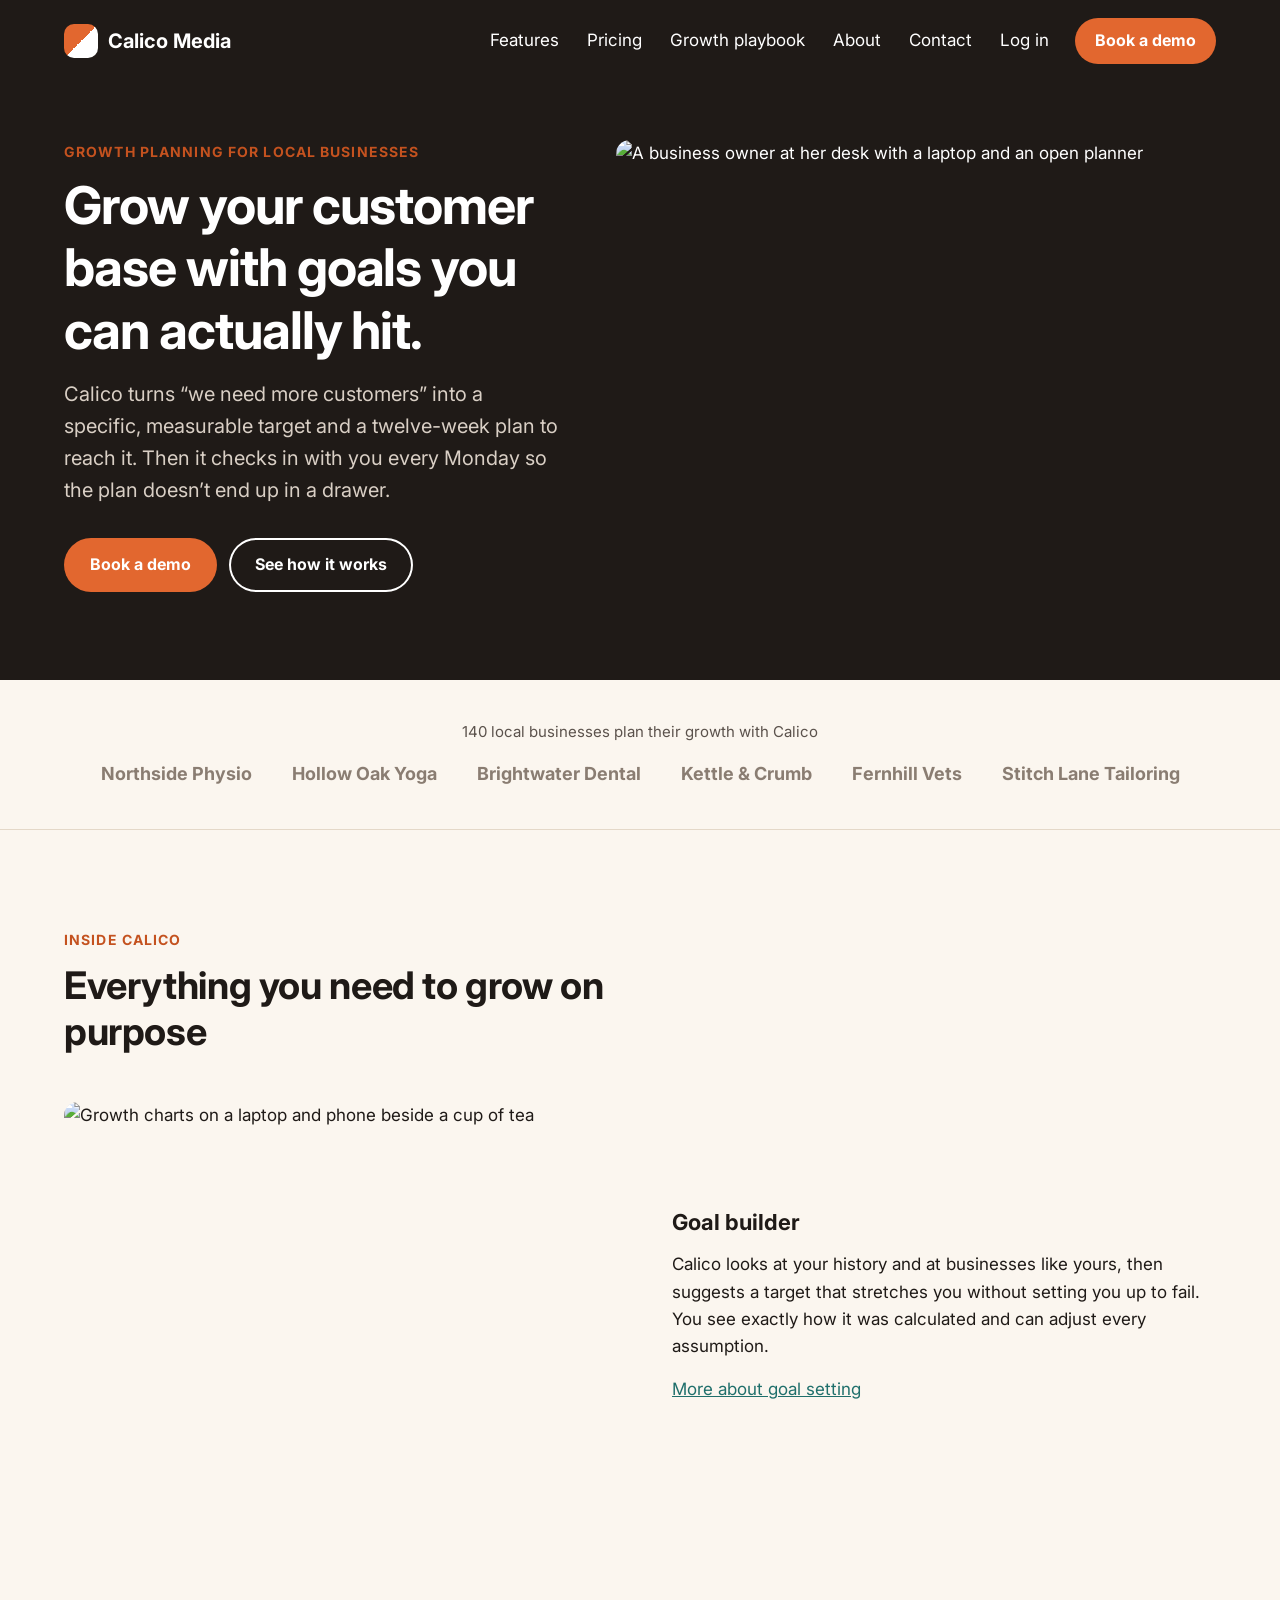
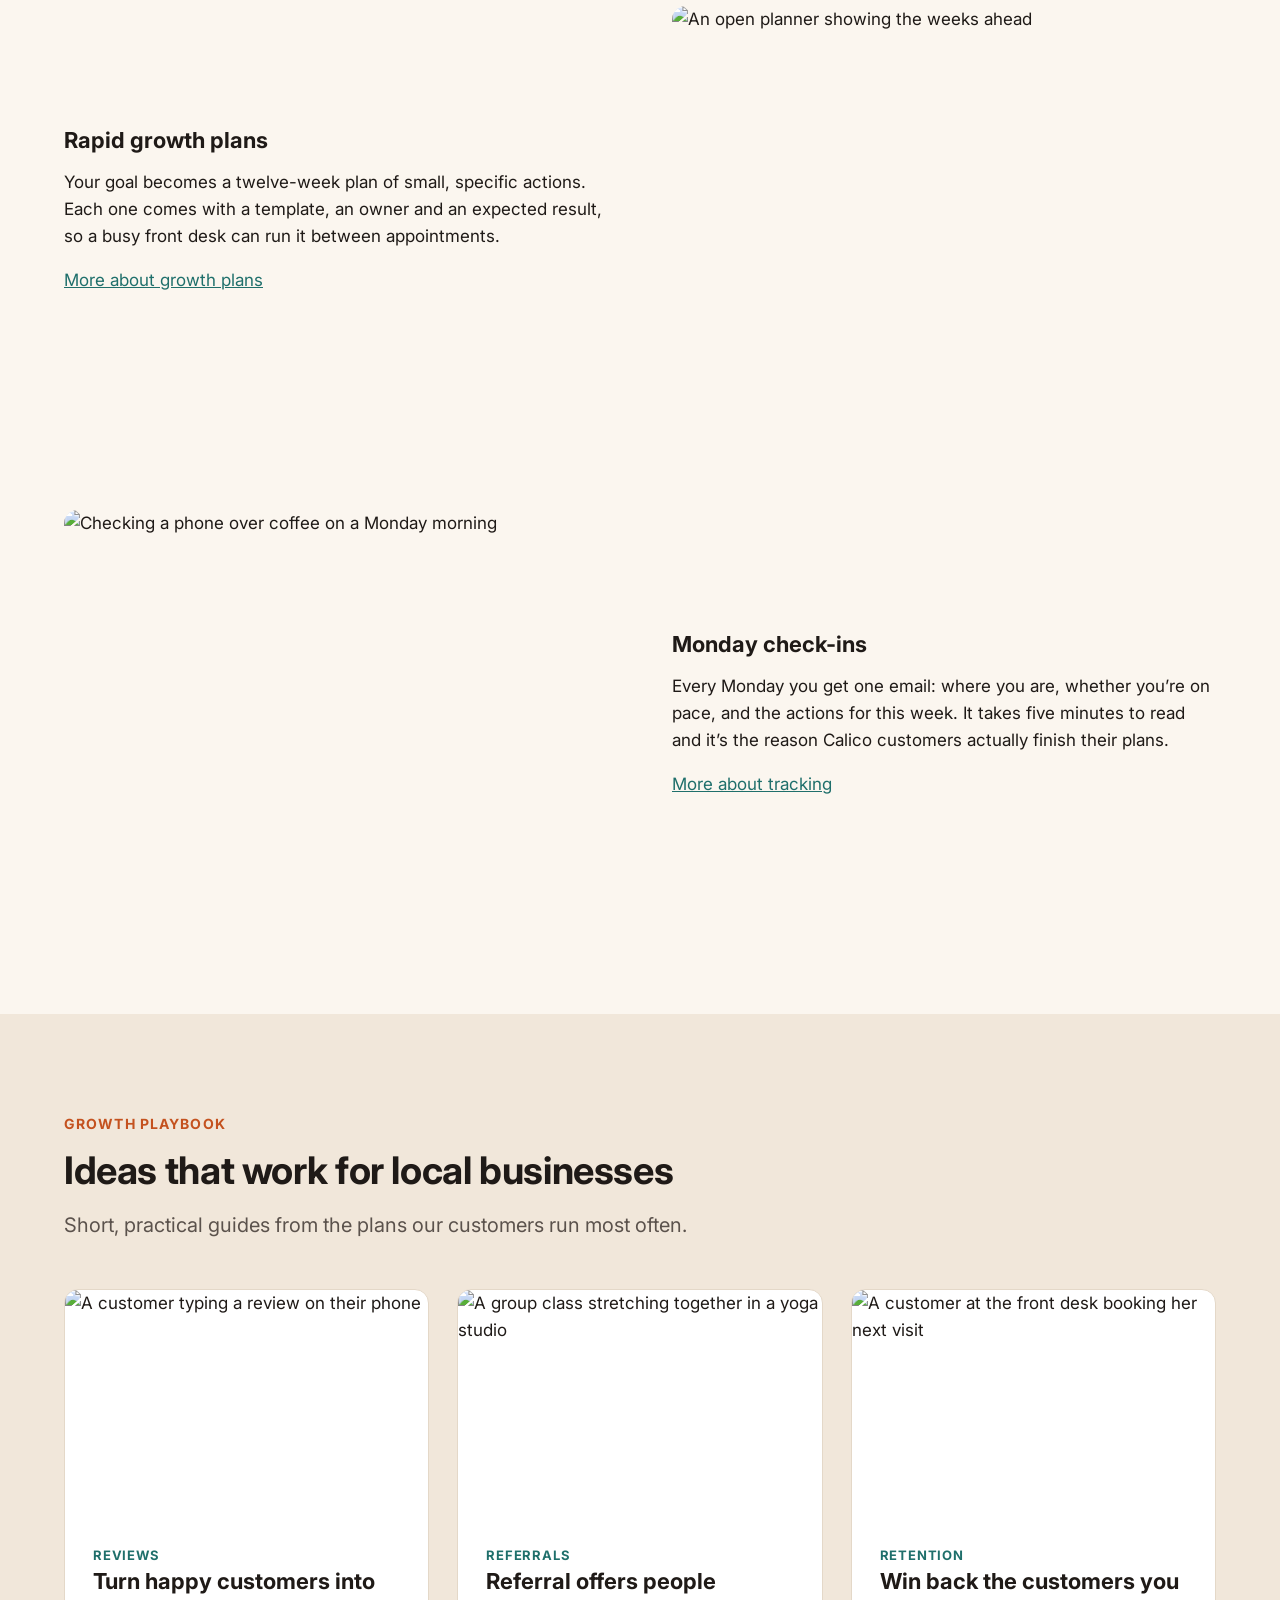
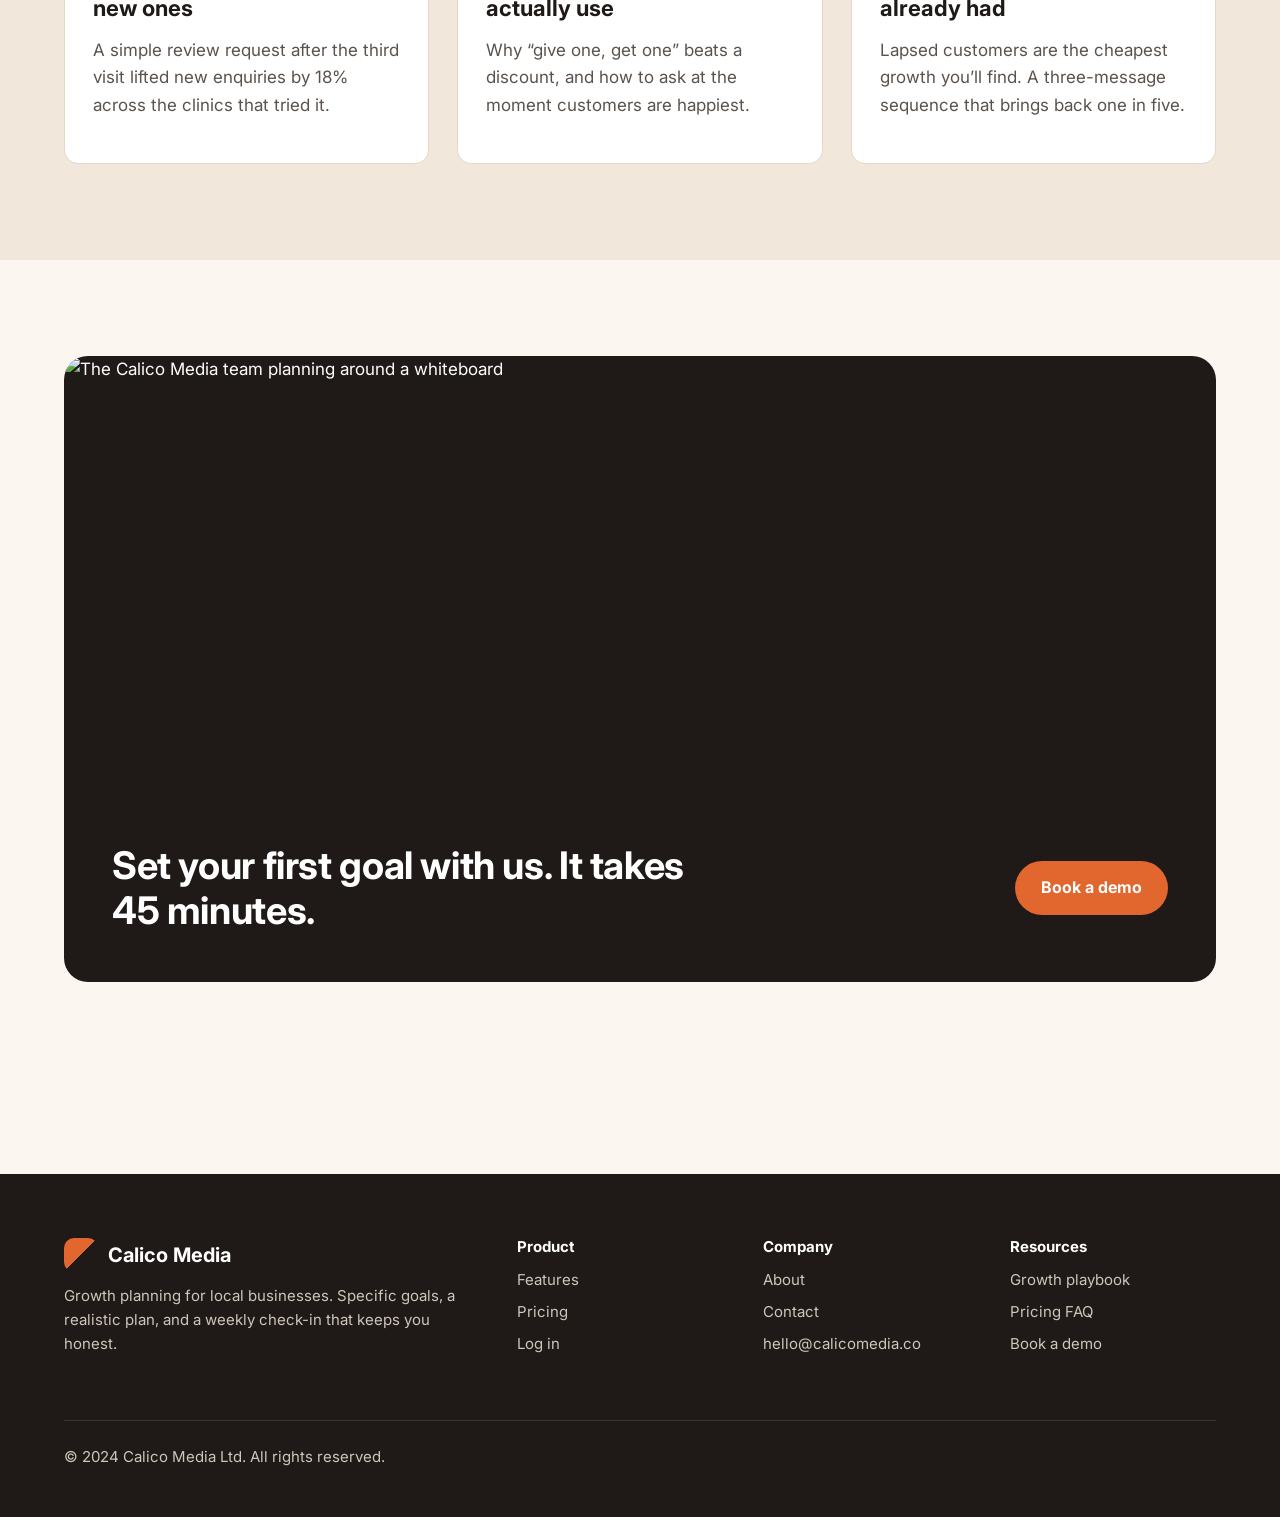
==== public/index.html @ fe415da2 "Push" ====
<!DOCTYPE html>
<html lang="en">
<head>
  <meta charset="utf-8">
  <meta name="viewport" content="width=device-width, initial-scale=1">
  <title>Calico Media | Growth planning for local businesses</title>
  <meta name="description" content="Calico helps local businesses grow their customer base with specific, measurable, realistic goals and a rapid growth plan you can run every week.">
  <link rel="preconnect" href="https://fonts.googleapis.com">
  <link rel="preconnect" href="https://fonts.gstatic.com" crossorigin>
  <link href="https://fonts.googleapis.com/css2?family=Inter:wght@100;200;300;400;500;600;700;800;900&display=swap" rel="stylesheet">
  <link rel="stylesheet" href="css/styles.css">
</head>
<body>
  <header class="site-header site-header--home">
    <div class="container">
      <a class="logo" href="index.html"><span class="logo-mark"></span>Calico Media</a>
      <nav aria-label="Main">
        <ul class="nav-links">
          <li><a href="features.html">Features</a></li>
          <li><a href="pricing.html">Pricing</a></li>
          <li><a href="#playbook">Growth playbook</a></li>
          <li><a href="about.html">About</a></li>
          <li><a href="contact.html">Contact</a></li>
          <li><a href="https://app.calicomedia.co/login">Log in</a></li>
          <li><a class="btn" href="contact.html">Book a demo</a></li>
        </ul>
      </nav>
    </div>
  </header>

  <main>
    <section class="hero">
      <div class="container hero-inner">
        <div class="hero-text">
          <span class="eyebrow">Growth planning for local businesses</span>
          <h1>Grow your customer base with goals you can actually hit.</h1>
          <p class="lead">Calico turns &ldquo;we need more customers&rdquo; into a specific, measurable target and a twelve-week plan to reach it. Then it checks in with you every Monday so the plan doesn&rsquo;t end up in a drawer.</p>
          <div class="hero-actions">
            <a class="btn" href="contact.html">Book a demo</a>
            <a class="btn btn--ghost" href="features.html">See how it works</a>
          </div>
        </div>
        <div class="hero-media">
          <img class="hero-image" src="images/hero-weekly-plan.jpg" alt="A business owner at her desk with a laptop and an open planner">
        </div>
      </div>
    </section>

    <section class="trust">
      <div class="container">
        <p>140 local businesses plan their growth with Calico</p>
        <ul class="trust-list">
          <li>Northside Physio</li>
          <li>Hollow Oak Yoga</li>
          <li>Brightwater Dental</li>
          <li>Kettle &amp; Crumb</li>
          <li>Fernhill Vets</li>
          <li>Stitch Lane Tailoring</li>
        </ul>
      </div>
    </section>

    <section class="section">
      <div class="container">
        <div class="section-intro">
          <span class="eyebrow">Inside Calico</span>
          <h2>Everything you need to grow on purpose</h2>
        </div>

        <div class="feature-row">
          <div class="feature-media">
            <img src="images/feature-goal-builder.jpg" alt="Growth charts on a laptop and phone beside a cup of tea">
          </div>
          <div>
            <h3>Goal builder</h3>
            <p>Calico looks at your history and at businesses like yours, then suggests a target that stretches you without setting you up to fail. You see exactly how it was calculated and can adjust every assumption.</p>
            <a href="features.html">More about goal setting</a>
          </div>
        </div>

        <div class="feature-row feature-row--reverse">
          <div class="feature-media">
            <img src="images/feature-growth-plan.jpg" alt="An open planner showing the weeks ahead">
          </div>
          <div>
            <h3>Rapid growth plans</h3>
            <p>Your goal becomes a twelve-week plan of small, specific actions. Each one comes with a template, an owner and an expected result, so a busy front desk can run it between appointments.</p>
            <a href="features.html">More about growth plans</a>
          </div>
        </div>

        <div class="feature-row">
          <div class="feature-media">
            <img src="images/feature-monday-checkin.jpg" alt="Checking a phone over coffee on a Monday morning">
          </div>
          <div>
            <h3>Monday check-ins</h3>
            <p>Every Monday you get one email: where you are, whether you&rsquo;re on pace, and the actions for this week. It takes five minutes to read and it&rsquo;s the reason Calico customers actually finish their plans.</p>
            <a href="features.html">More about tracking</a>
          </div>
        </div>
      </div>
    </section>

    <section class="section section--sand" id="playbook">
      <div class="container">
        <div class="section-intro">
          <span class="eyebrow">Growth playbook</span>
          <h2>Ideas that work for local businesses</h2>
          <p class="lead">Short, practical guides from the plans our customers run most often.</p>
        </div>
        <div class="playbook-grid">
          <article class="card">
            <img src="images/playbook-reviews.jpg" alt="A customer typing a review on their phone">
            <div class="card-body">
              <span class="card-tag">Reviews</span>
              <h3>Turn happy customers into new ones</h3>
              <p>A simple review request after the third visit lifted new enquiries by 18% across the clinics that tried it.</p>
            </div>
          </article>
          <article class="card">
            <img src="images/playbook-referrals.jpg" alt="A group class stretching together in a yoga studio">
            <div class="card-body">
              <span class="card-tag">Referrals</span>
              <h3>Referral offers people actually use</h3>
              <p>Why &ldquo;give one, get one&rdquo; beats a discount, and how to ask at the moment customers are happiest.</p>
            </div>
          </article>
          <article class="card">
            <img src="images/playbook-rebooking.jpg" alt="A customer at the front desk booking her next visit">
            <div class="card-body">
              <span class="card-tag">Retention</span>
              <h3>Win back the customers you already had</h3>
              <p>Lapsed customers are the cheapest growth you&rsquo;ll find. A three-message sequence that brings back one in five.</p>
            </div>
          </article>
        </div>
      </div>
    </section>

    <section class="section">
      <div class="container">
        <div class="cta-band">
          <img src="images/team-workshop.jpg" alt="The Calico Media team planning around a whiteboard">
          <div class="cta-body">
            <h2>Set your first goal with us. It takes 45 minutes.</h2>
            <a class="btn" href="contact.html">Book a demo</a>
          </div>
        </div>
      </div>
    </section>
  </main>

  <footer class="site-footer">
    <div class="container">
      <div class="footer-grid">
        <div>
          <a class="logo" href="index.html"><span class="logo-mark"></span>Calico Media</a>
          <p>Growth planning for local businesses. Specific goals, a realistic plan, and a weekly check-in that keeps you honest.</p>
        </div>
        <div>
          <h4>Product</h4>
          <ul>
            <li><a href="features.html">Features</a></li>
            <li><a href="pricing.html">Pricing</a></li>
            <li><a href="https://app.calicomedia.co/login">Log in</a></li>
          </ul>
        </div>
        <div>
          <h4>Company</h4>
          <ul>
            <li><a href="about.html">About</a></li>
            <li><a href="contact.html">Contact</a></li>
            <li><a href="mailto:hello@calicomedia.co">hello@calicomedia.co</a></li>
          </ul>
        </div>
        <div>
          <h4>Resources</h4>
          <ul>
            <li><a href="index.html#playbook">Growth playbook</a></li>
            <li><a href="pricing.html#faq">Pricing FAQ</a></li>
            <li><a href="contact.html">Book a demo</a></li>
          </ul>
        </div>
      </div>
      <div class="footer-bottom">
        <p>&copy; 2024 Calico Media Ltd. All rights reserved.</p>
      </div>
    </div>
  </footer>
</body>
</html>
---- public/css/styles.css ----
/* Calico Media marketing site */

:root {
  --ink: #1f1a17;
  --ink-soft: #5b524c;
  --cream: #fbf6ef;
  --sand: #f1e7da;
  --white: #ffffff;
  --orange: #e2672f;
  --orange-dark: #c4521f;
  --teal: #1f6f6b;
  --line: #e4d8c8;
  --radius: 14px;
}

*,
*::before,
*::after {
  box-sizing: border-box;
}

body {
  margin: 0;
  font-family:
    "Inter",
    -apple-system,
    BlinkMacSystemFont,
    "Segoe UI",
    sans-serif;
  font-weight: 400;
  font-size: 17px;
  line-height: 1.6;
  color: var(--ink);
  background: var(--cream);
}

h1,
h2,
h3,
h4 {
  font-weight: 700;
  line-height: 1.2;
  margin: 0 0 16px;
}

h1 {
  font-size: 52px;
  letter-spacing: -0.02em;
}

h2 {
  font-size: 38px;
  letter-spacing: -0.01em;
}

h3 {
  font-size: 22px;
}

p {
  margin: 0 0 16px;
}

a {
  color: var(--teal);
}

img {
  max-width: 100%;
}

.container {
  max-width: 1200px;
  margin: 0 auto;
  padding: 0 24px;
}

.section {
  padding: 96px 0;
}

.section--sand {
  background: var(--sand);
}

.eyebrow {
  display: inline-block;
  font-size: 14px;
  font-weight: 700;
  letter-spacing: 0.08em;
  text-transform: uppercase;
  color: var(--orange-dark);
  margin-bottom: 12px;
}

.lead {
  font-size: 20px;
  color: var(--ink-soft);
  max-width: 640px;
}

.section-intro {
  max-width: 680px;
  margin-bottom: 48px;
}

.btn {
  display: inline-block;
  padding: 14px 26px;
  border-radius: 999px;
  background: var(--orange);
  color: var(--white);
  font-weight: 700;
  text-decoration: none;
  border: 0;
  font-size: 16px;
  font-family: inherit;
  cursor: pointer;
}

.btn:hover {
  background: var(--orange-dark);
}

.btn--ghost {
  background: transparent;
  color: inherit;
  box-shadow: inset 0 0 0 2px currentColor;
}

.btn--ghost:hover {
  background: rgba(255, 255, 255, 0.1);
}

/* Header */

.site-header {
  background: var(--white);
  border-bottom: 1px solid var(--line);
}

.site-header .container {
  display: flex;
  flex-wrap: wrap;
  align-items: center;
  justify-content: space-between;
  gap: 12px 32px;
  padding-top: 18px;
  padding-bottom: 18px;
}

.logo {
  display: flex;
  align-items: center;
  gap: 10px;
  flex-shrink: 0;
  font-size: 20px;
  font-weight: 700;
  color: var(--ink);
  text-decoration: none;
}

.logo-mark {
  width: 34px;
  height: 34px;
  border-radius: 10px;
  background: linear-gradient(
    135deg,
    var(--orange) 0%,
    var(--orange) 50%,
    var(--ink) 50%,
    var(--ink) 100%
  );
}

.nav-links {
  display: flex;
  flex-wrap: wrap;
  align-items: center;
  gap: 8px 28px;
  list-style: none;
  margin: 0;
  padding: 0;
}

.nav-links a {
  color: var(--ink);
  text-decoration: none;
}

.nav-links a:hover,
.nav-links a[aria-current="page"] {
  color: var(--orange-dark);
}

.site-header--home {
  background: var(--ink);
  border-bottom: 0;
}

.site-header--home .logo,
.site-header--home .nav-links a {
  color: var(--white);
}

.site-header--home .logo-mark {
  background: linear-gradient(
    135deg,
    var(--orange) 0%,
    var(--orange) 50%,
    var(--white) 50%,
    var(--white) 100%
  );
}

.site-header--home .container {
  flex-wrap: nowrap;
}

.site-header--home nav {
  min-width: 0;
}

.site-header--home .nav-links {
  flex-wrap: nowrap;
  gap: 0;
}

.site-header--home .nav-links li {
  min-width: 0;
}

.site-header--home .nav-links a {
  display: block;
  padding: 0 14px;
  white-space: nowrap;
}

.site-header--home .nav-links li:last-child {
  flex-shrink: 0;
}

.site-header--home .nav-links .btn {
  margin-left: 12px;
  padding: 10px 20px;
}

/* Home hero */

.hero {
  background: var(--ink);
  color: var(--white);
  padding: 56px 0 88px;
}

.hero-inner {
  display: flex;
  align-items: center;
  gap: 56px;
}

.hero-text {
  flex: 1;
}

.hero-text .lead {
  color: #d9cfc5;
}

.hero-actions {
  display: flex;
  flex-wrap: wrap;
  gap: 12px;
  margin-top: 32px;
}

.hero-media {
  width: 600px;
  flex-shrink: 0;
}

.hero-image {
  width: 100%;
  aspect-ratio: 4 / 3;
  object-fit: cover;
  border-radius: var(--radius);
  display: block;
}


/* Trust strip */

.trust {
  padding: 40px 0;
  border-bottom: 1px solid var(--line);
  text-align: center;
}

.trust p {
  color: var(--ink-soft);
  font-size: 15px;
}

.trust-list {
  display: flex;
  flex-wrap: wrap;
  justify-content: center;
  gap: 12px 40px;
  list-style: none;
  margin: 0;
  padding: 0;
  font-weight: 700;
  font-size: 18px;
  color: #8a7d72;
}

/* Steps */

.steps {
  display: grid;
  grid-template-columns: repeat(auto-fit, minmax(240px, 1fr));
  gap: 24px;
}

.step {
  background: var(--white);
  border: 1px solid var(--line);
  border-radius: var(--radius);
  padding: 32px;
}

.step-number {
  display: inline-flex;
  align-items: center;
  justify-content: center;
  width: 40px;
  height: 40px;
  border-radius: 50%;
  background: var(--sand);
  color: var(--orange-dark);
  font-weight: 700;
  margin-bottom: 16px;
}

/* Check list */

.check-list {
  list-style: none;
  margin: 24px 0 0;
  padding: 0;
}

.check-list li {
  position: relative;
  padding-left: 32px;
  margin-bottom: 14px;
}

.check-list li::before {
  content: "";
  position: absolute;
  left: 0;
  top: 6px;
  width: 16px;
  height: 16px;
  border-radius: 50%;
  background: var(--teal);
  box-shadow: inset 0 0 0 4px #cfe6e4;
}

/* FAQ */

.faq {
  max-width: 820px;
}

.faq details {
  border-top: 1px solid var(--line);
  padding: 20px 0;
}

.faq details:last-child {
  border-bottom: 1px solid var(--line);
}

.faq summary {
  font-weight: 700;
  font-size: 19px;
  cursor: pointer;
}

.faq details p {
  margin-top: 12px;
  color: var(--ink-soft);
}

/* Feature rows */

.feature-row {
  display: grid;
  grid-template-columns: 1fr 1fr;
  gap: 64px;
  align-items: center;
  margin-bottom: 96px;
}

.feature-row:last-child {
  margin-bottom: 0;
}

.feature-row--reverse .feature-media {
  order: 2;
}

.feature-media img {
  display: block;
  width: 100%;
  aspect-ratio: 4 / 3;
  object-fit: cover;
  border-radius: var(--radius);
}

/* Playbook */

.playbook-grid {
  display: grid;
  grid-template-columns: repeat(3, 1fr);
  gap: 28px;
}

/* Card grid */

.card-grid {
  display: grid;
  grid-template-columns: repeat(3, 1fr);
  gap: 28px;
}

.card {
  background: var(--white);
  border: 1px solid var(--line);
  border-radius: var(--radius);
  overflow: hidden;
}

.card img {
  display: block;
  width: 100%;
  aspect-ratio: 16 / 10;
  object-fit: cover;
}

.card-body {
  padding: 24px 28px 28px;
}

.card-body p {
  color: var(--ink-soft);
}

.card-tag {
  font-size: 13px;
  font-weight: 700;
  text-transform: uppercase;
  letter-spacing: 0.06em;
  color: var(--teal);
}

.icon-dot {
  width: 44px;
  height: 44px;
  border-radius: 12px;
  background: var(--sand);
  margin-bottom: 18px;
  position: relative;
}

.icon-dot::after {
  content: "";
  position: absolute;
  inset: 13px;
  border-radius: 50%;
  background: var(--orange);
}

/* CTA band */

.cta-band {
  background: var(--ink);
  color: var(--white);
  border-radius: 24px;
  overflow: hidden;
}

.cta-band img {
  display: block;
  width: 100%;
  aspect-ratio: 21 / 8;
  object-fit: cover;
}

.cta-body {
  padding: 48px;
  display: flex;
  flex-wrap: wrap;
  align-items: center;
  justify-content: space-between;
  gap: 24px;
}

.cta-body h2 {
  margin: 0;
  max-width: 620px;
}

/* Page header (inner pages) */

.page-header {
  padding: 80px 0 56px;
  border-bottom: 1px solid var(--line);
}

/* Pricing */

.pricing-grid {
  display: grid;
  grid-template-columns: repeat(auto-fit, minmax(260px, 1fr));
  gap: 24px;
  align-items: stretch;
}

.pricing-card {
  background: var(--white);
  border: 1px solid var(--line);
  border-radius: var(--radius);
  padding: 36px 32px;
  display: flex;
  flex-direction: column;
}

.pricing-card--featured {
  border: 2px solid var(--orange);
  box-shadow: 0 24px 48px rgba(226, 103, 47, 0.14);
}

.plan-badge {
  align-self: flex-start;
  font-size: 13px;
  font-weight: 700;
  background: var(--orange);
  color: var(--white);
  border-radius: 999px;
  padding: 4px 12px;
  margin-bottom: 16px;
}

.price {
  font-size: 48px;
  font-weight: 700;
  margin: 8px 0 4px;
}

.price small {
  font-size: 17px;
  font-weight: 400;
  color: var(--ink-soft);
}

.pricing-card .check-list {
  flex: 1;
  margin-bottom: 28px;
}

.pricing-card .btn {
  text-align: center;
}

.pricing-note {
  margin-top: 32px;
  color: var(--ink-soft);
  font-size: 15px;
}

/* About */

.stats {
  display: grid;
  grid-template-columns: repeat(auto-fit, minmax(160px, 1fr));
  gap: 16px;
}

.stat {
  background: var(--white);
  border: 1px solid var(--line);
  border-radius: var(--radius);
  padding: 28px 20px;
}

.stat-number {
  display: block;
  font-size: 48px;
  font-weight: 700;
  color: var(--orange-dark);
}

.stat-label {
  display: block;
  font-size: 15px;
  color: var(--ink-soft);
}

.prose {
  max-width: 720px;
}

.team-grid {
  display: grid;
  grid-template-columns: repeat(auto-fit, minmax(220px, 1fr));
  gap: 24px;
}

.person {
  background: var(--white);
  border: 1px solid var(--line);
  border-radius: var(--radius);
  padding: 28px;
}

.avatar {
  width: 56px;
  height: 56px;
  border-radius: 50%;
  background: var(--sand);
  color: var(--orange-dark);
  display: flex;
  align-items: center;
  justify-content: center;
  font-weight: 700;
  margin-bottom: 16px;
}

.person p {
  color: var(--ink-soft);
  font-size: 15px;
  margin: 0;
}

/* Contact */

.contact-layout {
  display: grid;
  grid-template-columns: 3fr 2fr;
  gap: 64px;
}

.contact-form label {
  display: block;
  font-weight: 700;
  margin-bottom: 6px;
}

.contact-form input,
.contact-form textarea {
  display: block;
  width: 100%;
  font: inherit;
  padding: 12px 14px;
  border: 1px solid var(--line);
  border-radius: 10px;
  background: var(--white);
  margin-bottom: 20px;
}

.contact-form textarea {
  min-height: 160px;
  resize: vertical;
}

.form-status {
  margin-top: 16px;
  font-weight: 700;
}

.form-status--success {
  color: var(--teal);
}

.form-status--error {
  color: #b3261e;
}

.contact-aside {
  background: var(--white);
  border: 1px solid var(--line);
  border-radius: var(--radius);
  padding: 32px;
  align-self: start;
}

.contact-aside h3 {
  font-size: 18px;
  margin-top: 24px;
  margin-bottom: 6px;
}

.contact-aside h3:first-child {
  margin-top: 0;
}

.contact-aside p {
  color: var(--ink-soft);
  margin: 0;
}

/* Footer */

.site-footer {
  background: var(--ink);
  color: #cfc5bb;
  padding: 64px 0 32px;
  margin-top: 96px;
  font-size: 15px;
}

.footer-grid {
  display: grid;
  grid-template-columns: 2fr 1fr 1fr 1fr;
  gap: 40px;
}

.site-footer h4 {
  color: var(--white);
  font-size: 15px;
  margin-bottom: 12px;
}

.site-footer ul {
  list-style: none;
  margin: 0;
  padding: 0;
}

.site-footer li {
  margin-bottom: 8px;
}

.site-footer a {
  color: #cfc5bb;
  text-decoration: none;
}

.site-footer a:hover {
  color: var(--white);
}

.site-footer .logo {
  color: var(--white);
  margin-bottom: 12px;
}

.footer-bottom {
  border-top: 1px solid #3a322d;
  margin-top: 48px;
  padding-top: 24px;
}

@media (max-width: 768px) {
  h1 {
    font-size: 24px;
  }

  h2 {
    font-size: 24px;
  }

  html,
  body {
    max-width: 100%;
    overflow-x: hidden;
  }

  .lead {
    font-size: 16px;
  }
  .section {
    padding: 64px 0;
  }

  .feature-row {
    grid-template-columns: 1fr;
    gap: 32px;
    margin-bottom: 64px;
  }

  .feature-row--reverse .feature-media {
    order: 0;
  }

  .playbook-grid {
    display: grid;
    grid-template-columns: 1fr;
  }

  .contact-layout {
    grid-template-columns: 1fr;
    gap: 40px;
  }

  .footer-grid {
    grid-template-columns: 1fr 1fr;
  }

  .nav-links {
    width: 100%;
    justify-content: space-between;
    font-size: 10px;
  }

  .btn {
    display: flex;
    font-size: 10px;
  }

  .hero-actions {
    box-sizing: border-box;
    width: fit-content;
  }

  .hero-image {
    width: 80%;
  }
}

@media (max-width: 670px) {
  .hero-image {
    width: 55%;
  }

  html,
  body {
    max-width: 100%;
    overflow-x: hidden;
  }

  .nav-links {
    font-size: 8px;
  }
}

@media (max-width: 500px) {
  h1 {
    font-size: 16px;
  }

  .lead {
    font-size: 12px;
  }

  html,
  body {
    max-width: 100%;
    overflow-x: hidden;
  }

  .card-grid {
    grid-template-columns: 1fr;
  }

  .cta-body {
    padding: 32px 24px;
  }

  .footer-grid {
    grid-template-columns: 1fr;
  }
  
  .nav-links {
    flex-direction: column;
    align-items: flex-start;
  }

  .hero-image {
    width: 50%;
  }

  .playbook-grid {
    width: 100%;
    flex-direction: column;
  }
}
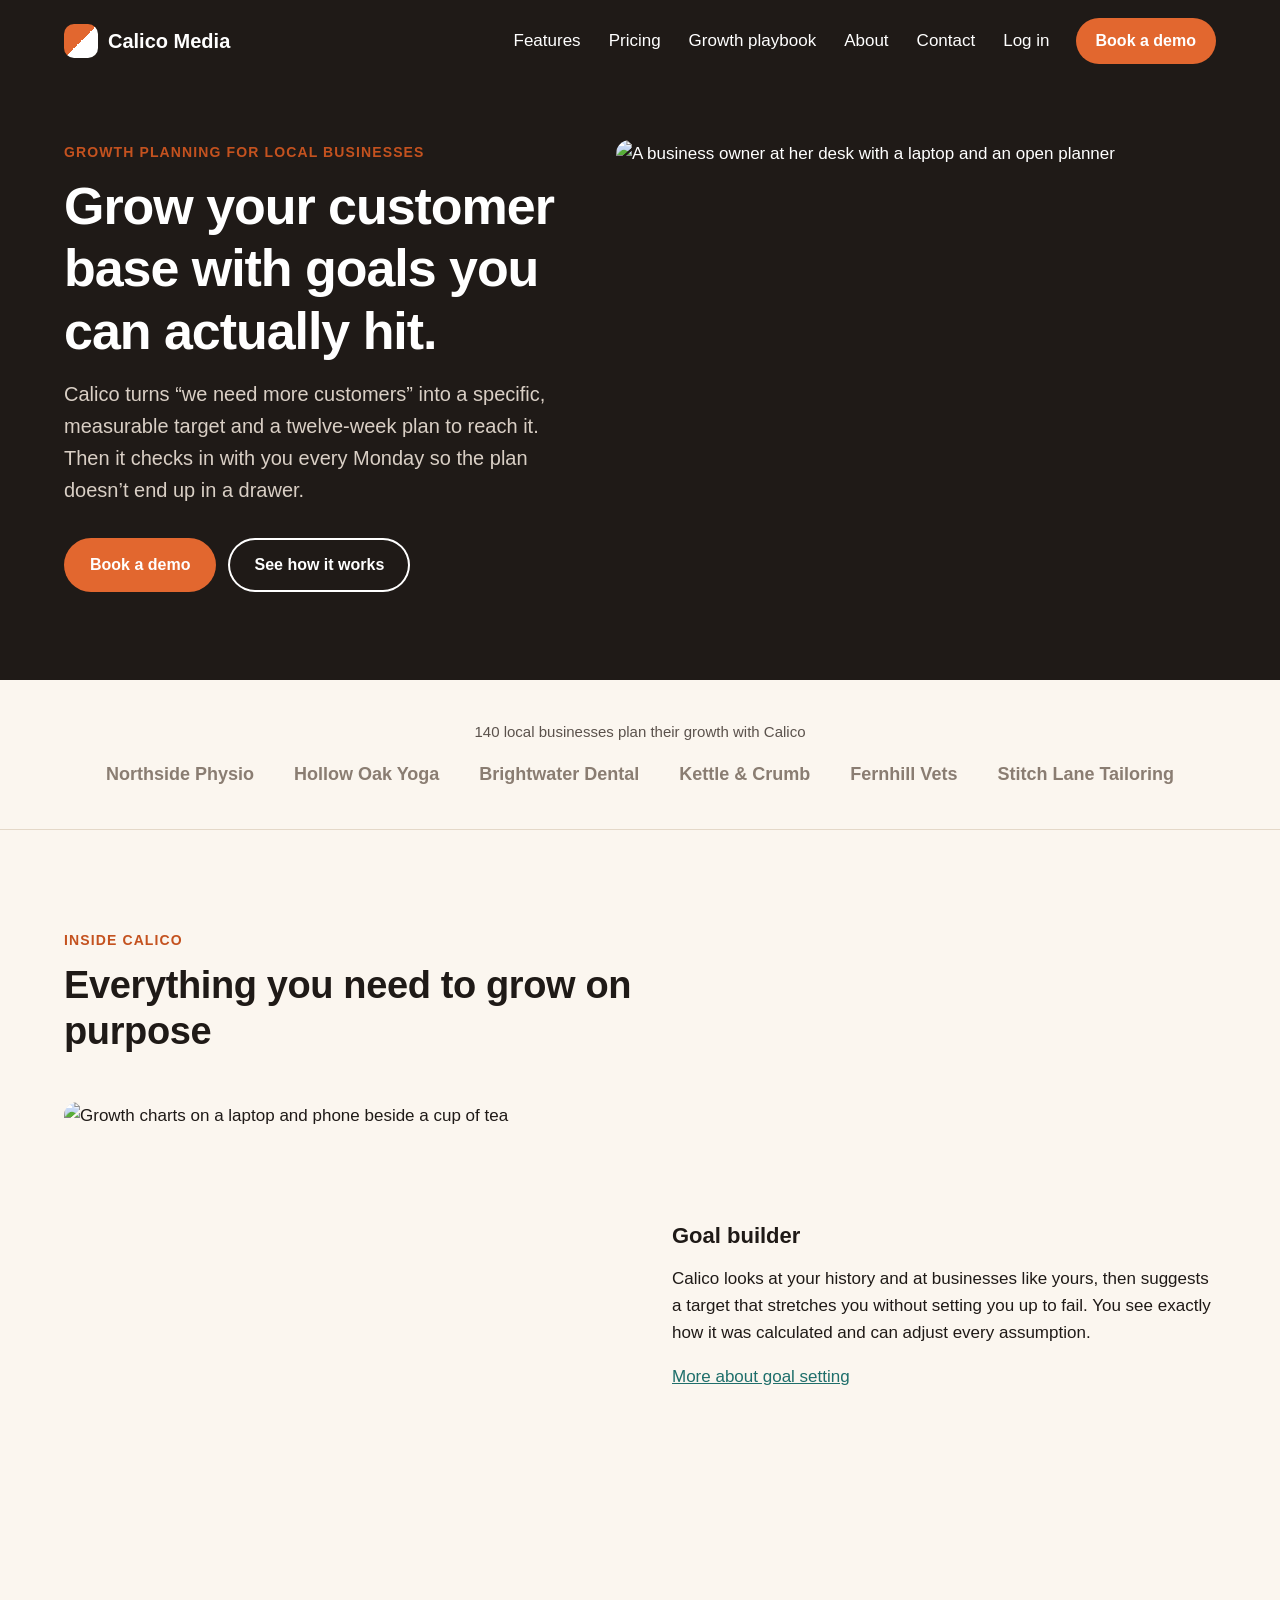
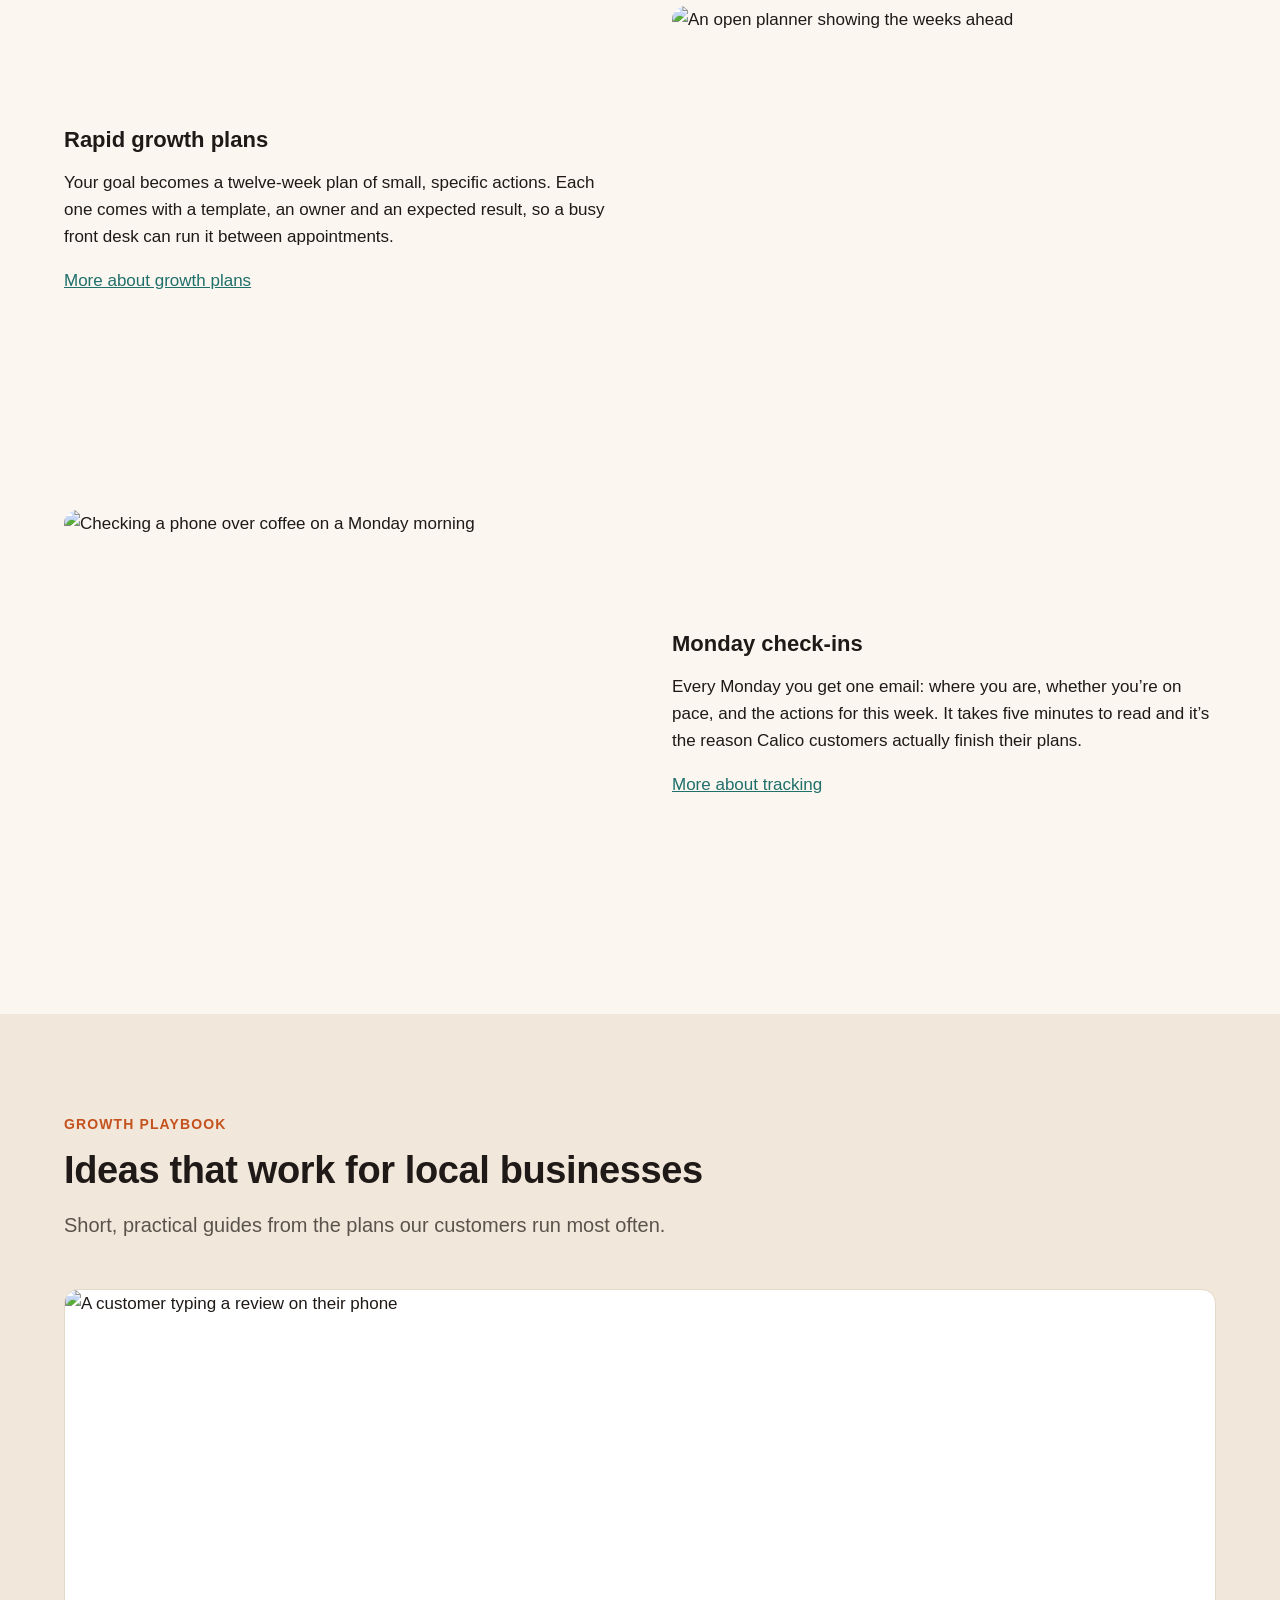
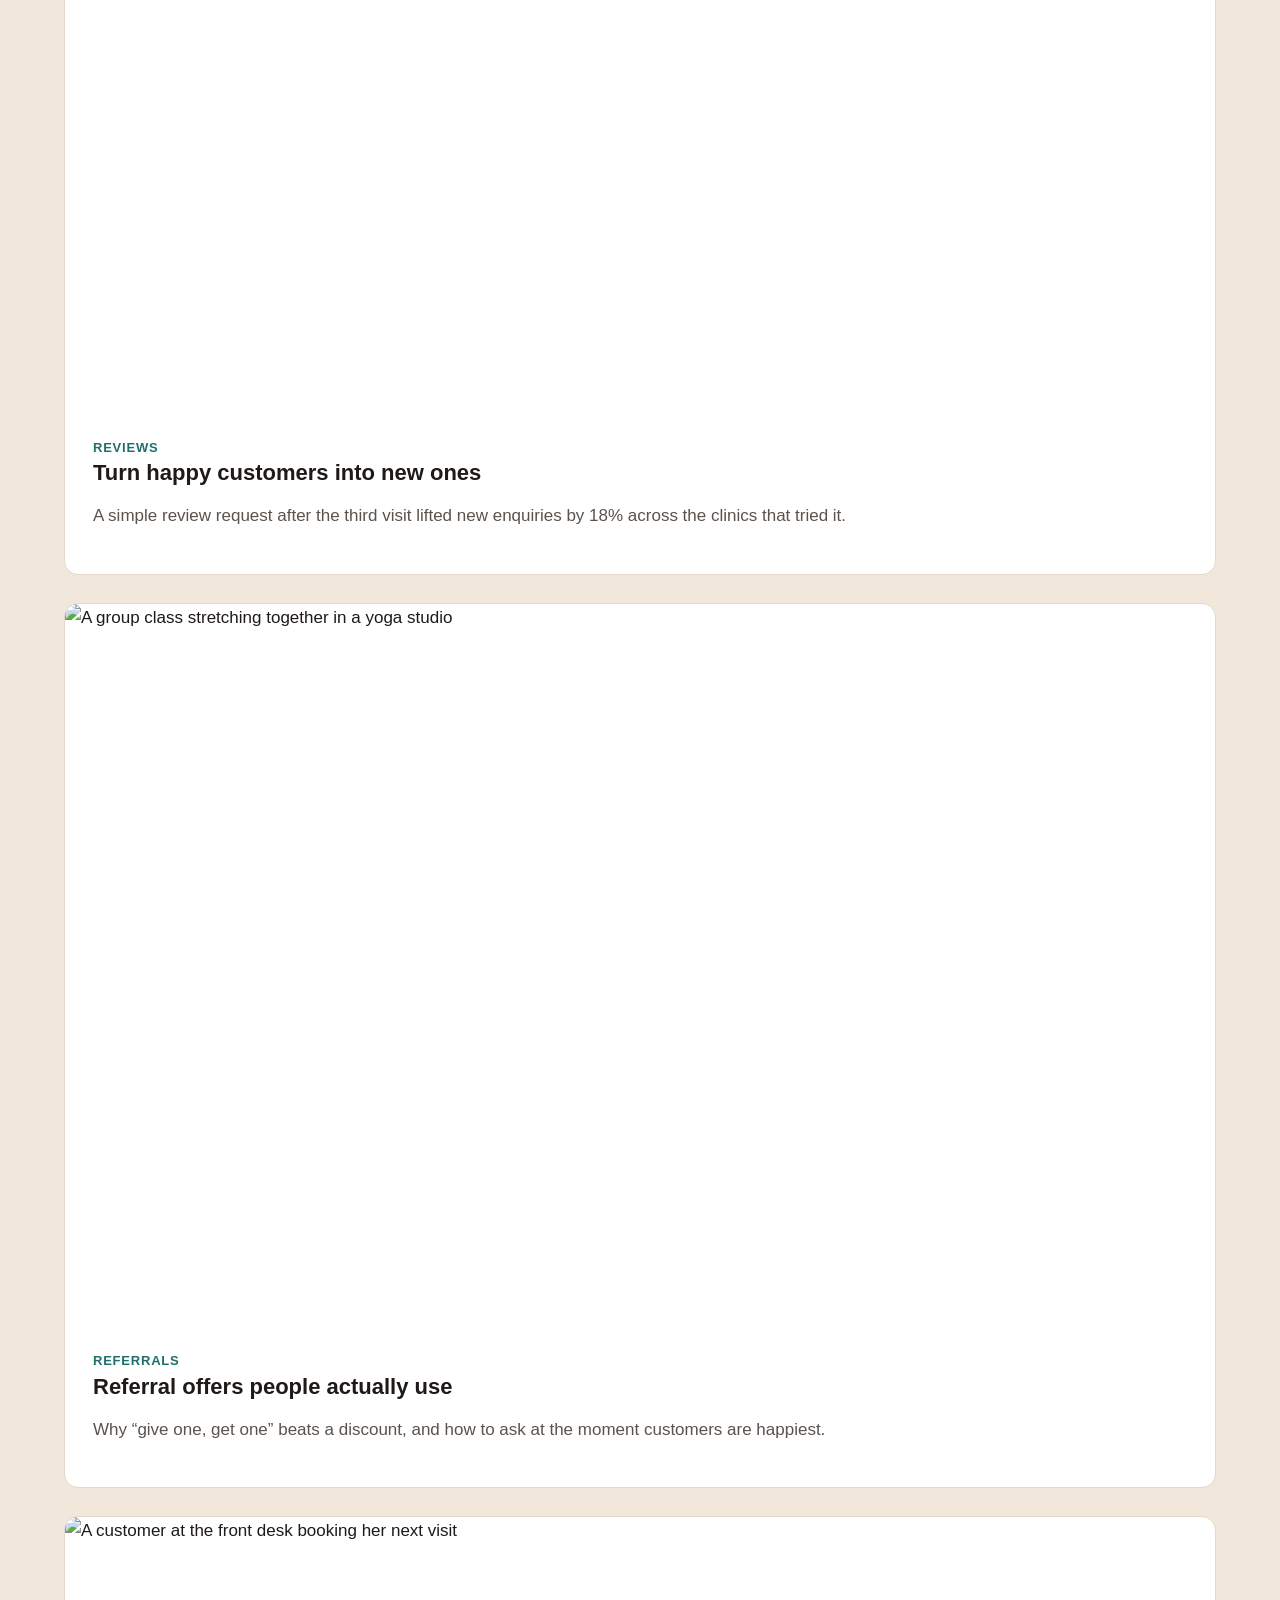
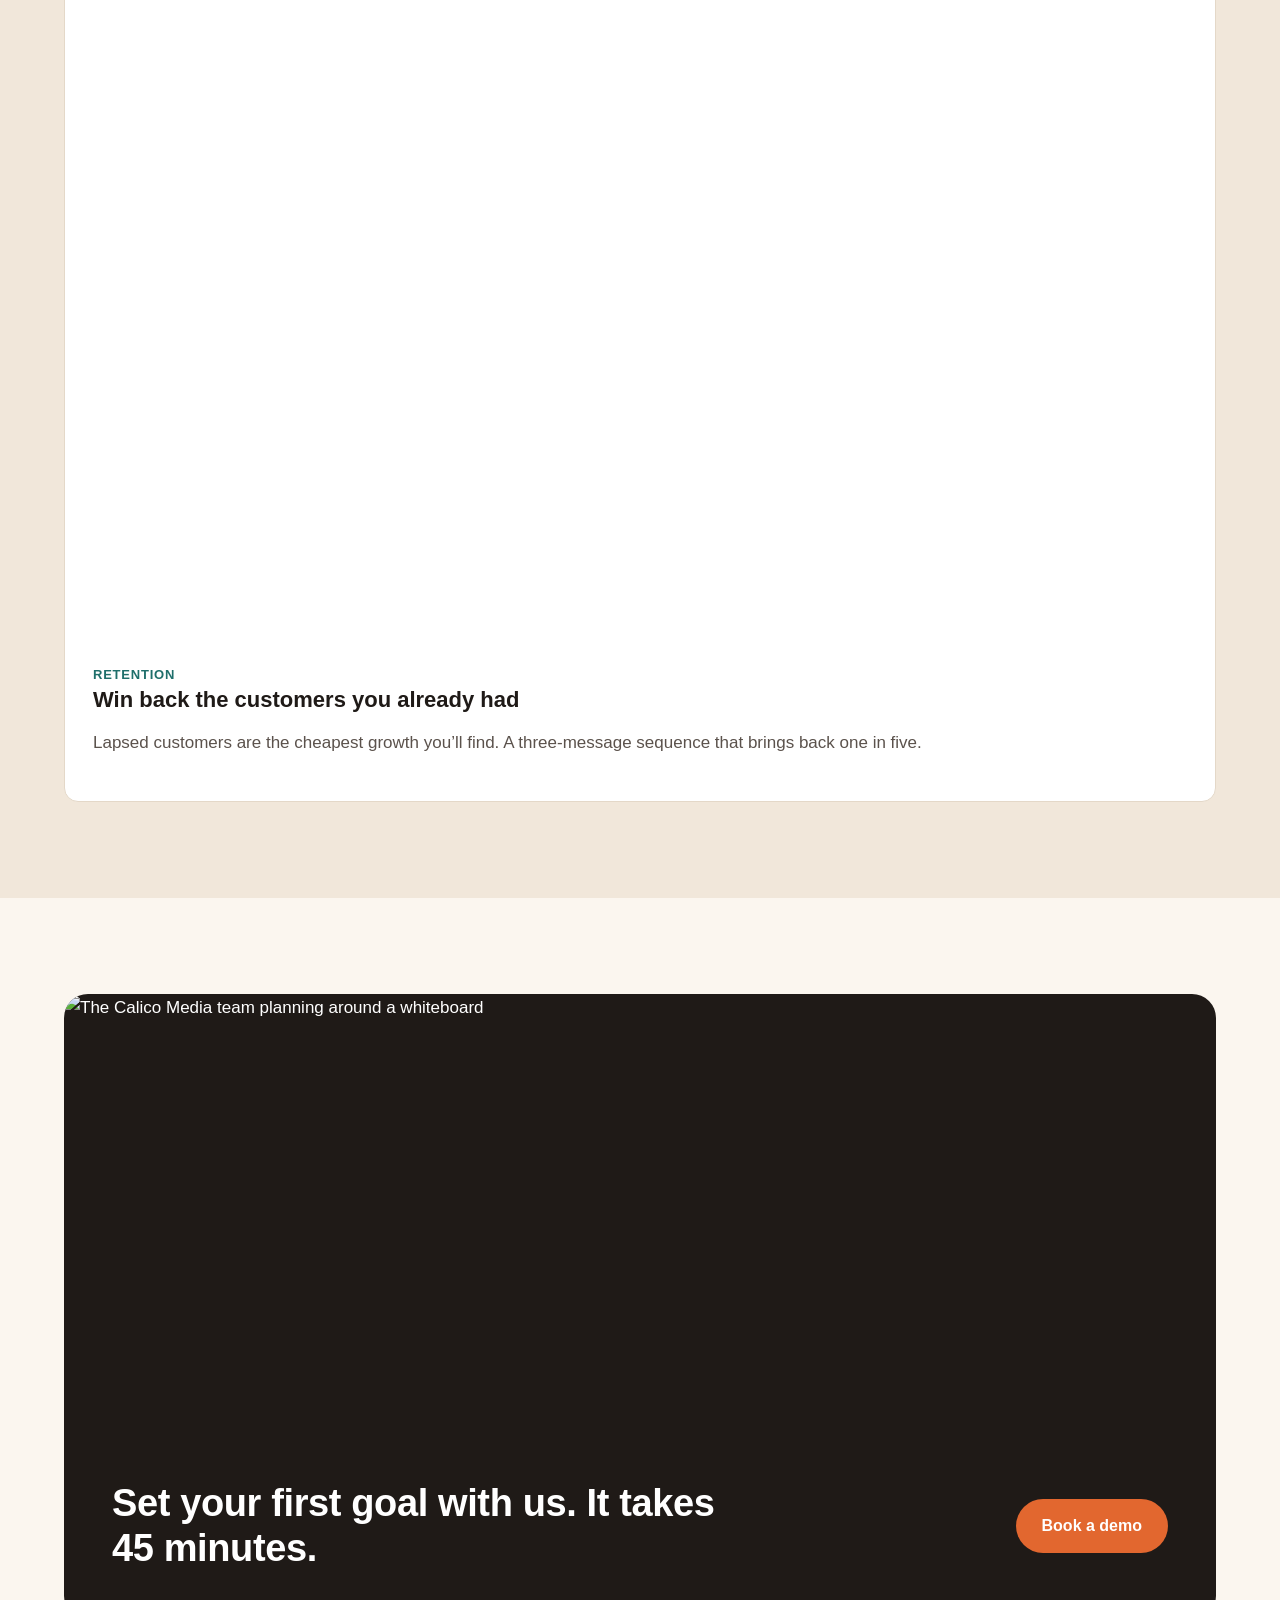
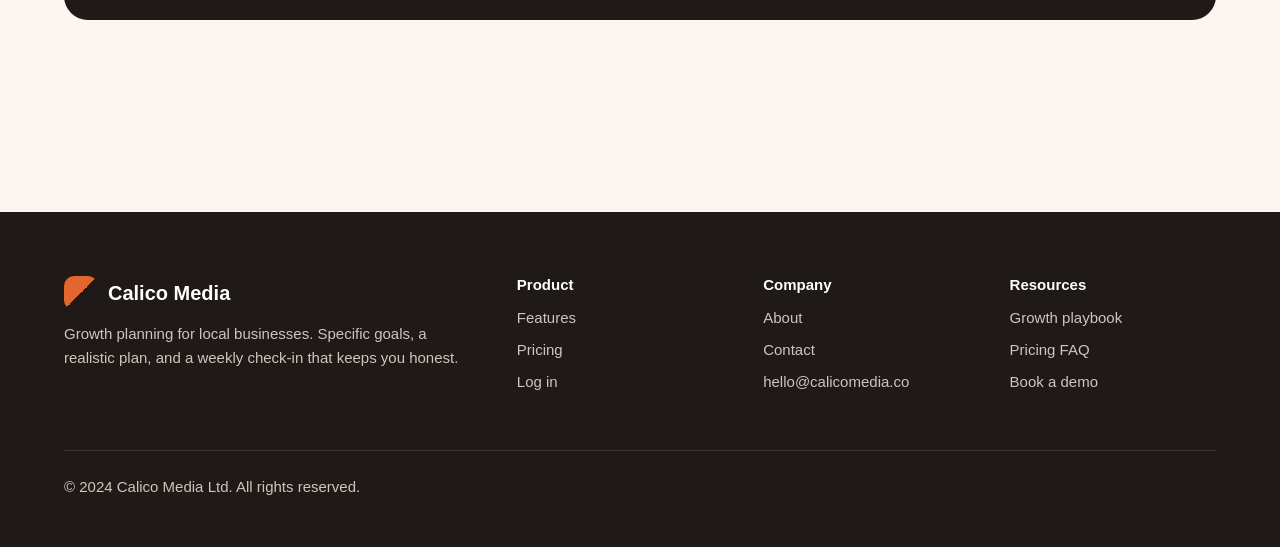
==== commit f55eec87: "Merge 86787adfcf165053b33251a29a64f6185b4d22e4 into 23e93d1fd6e361f2163dd9f3924b1047cf0ef67b" ====
--- a/public/index.html
+++ b/public/index.html
@@ -5,9 +5,6 @@
   <meta name="viewport" content="width=device-width, initial-scale=1">
   <title>Calico Media | Growth planning for local businesses</title>
   <meta name="description" content="Calico helps local businesses grow their customer base with specific, measurable, realistic goals and a rapid growth plan you can run every week.">
-  <link rel="preconnect" href="https://fonts.googleapis.com">
-  <link rel="preconnect" href="https://fonts.gstatic.com" crossorigin>
-  <link href="https://fonts.googleapis.com/css2?family=Inter:wght@100;200;300;400;500;600;700;800;900&display=swap" rel="stylesheet">
   <link rel="stylesheet" href="css/styles.css">
 </head>
 <body>
@@ -41,7 +38,8 @@
           </div>
         </div>
         <div class="hero-media">
-          <img class="hero-image" src="images/hero-weekly-plan.jpg" alt="A business owner at her desk with a laptop and an open planner">
+          <img class="hero-image" src="images/hero-weekly-plan.jpg" srcset="images/hero-weekly-plan.jpg 500w"
+          alt="A business owner at her desk with a laptop and an open planner">
         </div>
       </div>
     </section>
@@ -69,7 +67,9 @@
 
         <div class="feature-row">
           <div class="feature-media">
-            <img src="images/feature-goal-builder.jpg" alt="Growth charts on a laptop and phone beside a cup of tea">
+            <img src="images/feature-goal-builder.jpg" 
+            srcset="images/feature-goal-builder.jpg, 500w"
+            alt="Growth charts on a laptop and phone beside a cup of tea" loading="lazy">
           </div>
           <div>
             <h3>Goal builder</h3>
@@ -80,7 +80,9 @@
 
         <div class="feature-row feature-row--reverse">
           <div class="feature-media">
-            <img src="images/feature-growth-plan.jpg" alt="An open planner showing the weeks ahead">
+            <img src="images/feature-growth-plan.jpg"
+            srcset="images/feature-growth-plan.jpg, 500w"
+            alt="An open planner showing the weeks ahead" loading="lazy">
           </div>
           <div>
             <h3>Rapid growth plans</h3>
@@ -91,7 +93,8 @@
 
         <div class="feature-row">
           <div class="feature-media">
-            <img src="images/feature-monday-checkin.jpg" alt="Checking a phone over coffee on a Monday morning">
+            <img src="images/feature-monday-checkin.jpg" srcset="images/feature-monday-checkin.jpg 500w"
+            alt="Checking a phone over coffee on a Monday morning" loading="lazy">
           </div>
           <div>
             <h3>Monday check-ins</h3>
@@ -111,7 +114,8 @@
         </div>
         <div class="playbook-grid">
           <article class="card">
-            <img src="images/playbook-reviews.jpg" alt="A customer typing a review on their phone">
+            <img src="images/playbook-reviews.jpg" 
+            alt="A customer typing a review on their phone" loading="lazy">
             <div class="card-body">
               <span class="card-tag">Reviews</span>
               <h3>Turn happy customers into new ones</h3>
@@ -119,7 +123,9 @@
             </div>
           </article>
           <article class="card">
-            <img src="images/playbook-referrals.jpg" alt="A group class stretching together in a yoga studio">
+            <img src="images/playbook-referrals.jpg"
+            srcset="images/playbook-referrals.jpg 500w"
+            alt="A group class stretching together in a yoga studio" loading="lazy">
             <div class="card-body">
               <span class="card-tag">Referrals</span>
               <h3>Referral offers people actually use</h3>
@@ -127,7 +133,9 @@
             </div>
           </article>
           <article class="card">
-            <img src="images/playbook-rebooking.jpg" alt="A customer at the front desk booking her next visit">
+            <img src="images/playbook-rebooking.jpg" 
+            srcset="images/playbook-rebooking.jpg 500w"
+            alt="A customer at the front desk booking her next visit" loading="lazy">
             <div class="card-body">
               <span class="card-tag">Retention</span>
               <h3>Win back the customers you already had</h3>
@@ -141,7 +149,9 @@
     <section class="section">
       <div class="container">
         <div class="cta-band">
-          <img src="images/team-workshop.jpg" alt="The Calico Media team planning around a whiteboard">
+          <img src="images/team-workshop.jpg" 
+          srcset="images/team-workshop.jpg 500w"
+          alt="The Calico Media team planning around a whiteboard" loading="lazy">
           <div class="cta-body">
             <h2>Set your first goal with us. It takes 45 minutes.</h2>
             <a class="btn" href="contact.html">Book a demo</a>
--- a/public/css/styles.css
+++ b/public/css/styles.css
@@ -1,4 +1,5 @@
 /* Calico Media marketing site */
+@import url('https://fonts.googleapis.com/css2?family=Roboto:ital,wght@0,100..900;1,100..900&display=swap');
 
 :root {
   --ink: #1f1a17;
@@ -280,13 +281,13 @@
 }
 
 .hero-image {
-  width: 100%;
+  max-width: 100%;
+  height: auto;
   aspect-ratio: 4 / 3;
   object-fit: cover;
   border-radius: var(--radius);
   display: block;
 }
-
 
 /* Trust strip */
 
@@ -424,7 +425,7 @@
 
 .playbook-grid {
   display: grid;
-  grid-template-columns: repeat(3, 1fr);
+  grid-template-columns: repeat(auto-fit, minmax(300, 1fr));
   gap: 28px;
 }
 
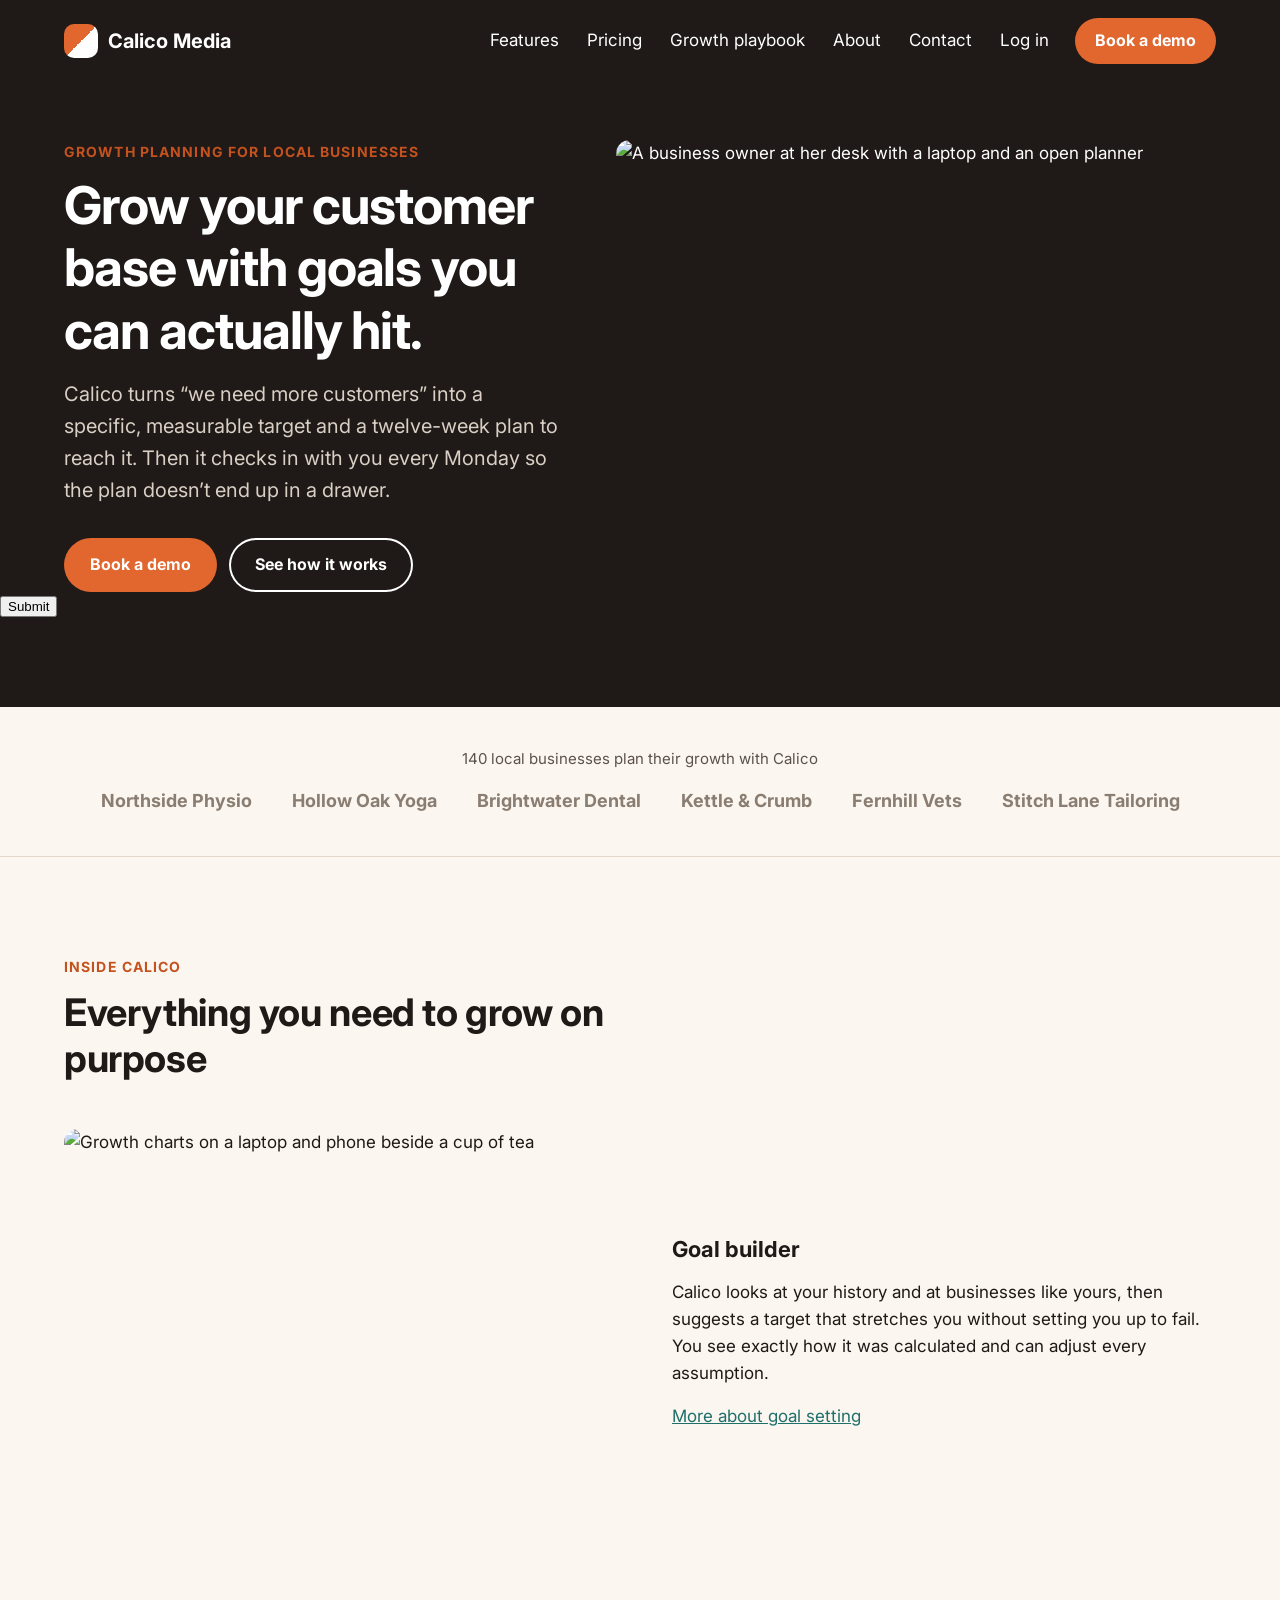
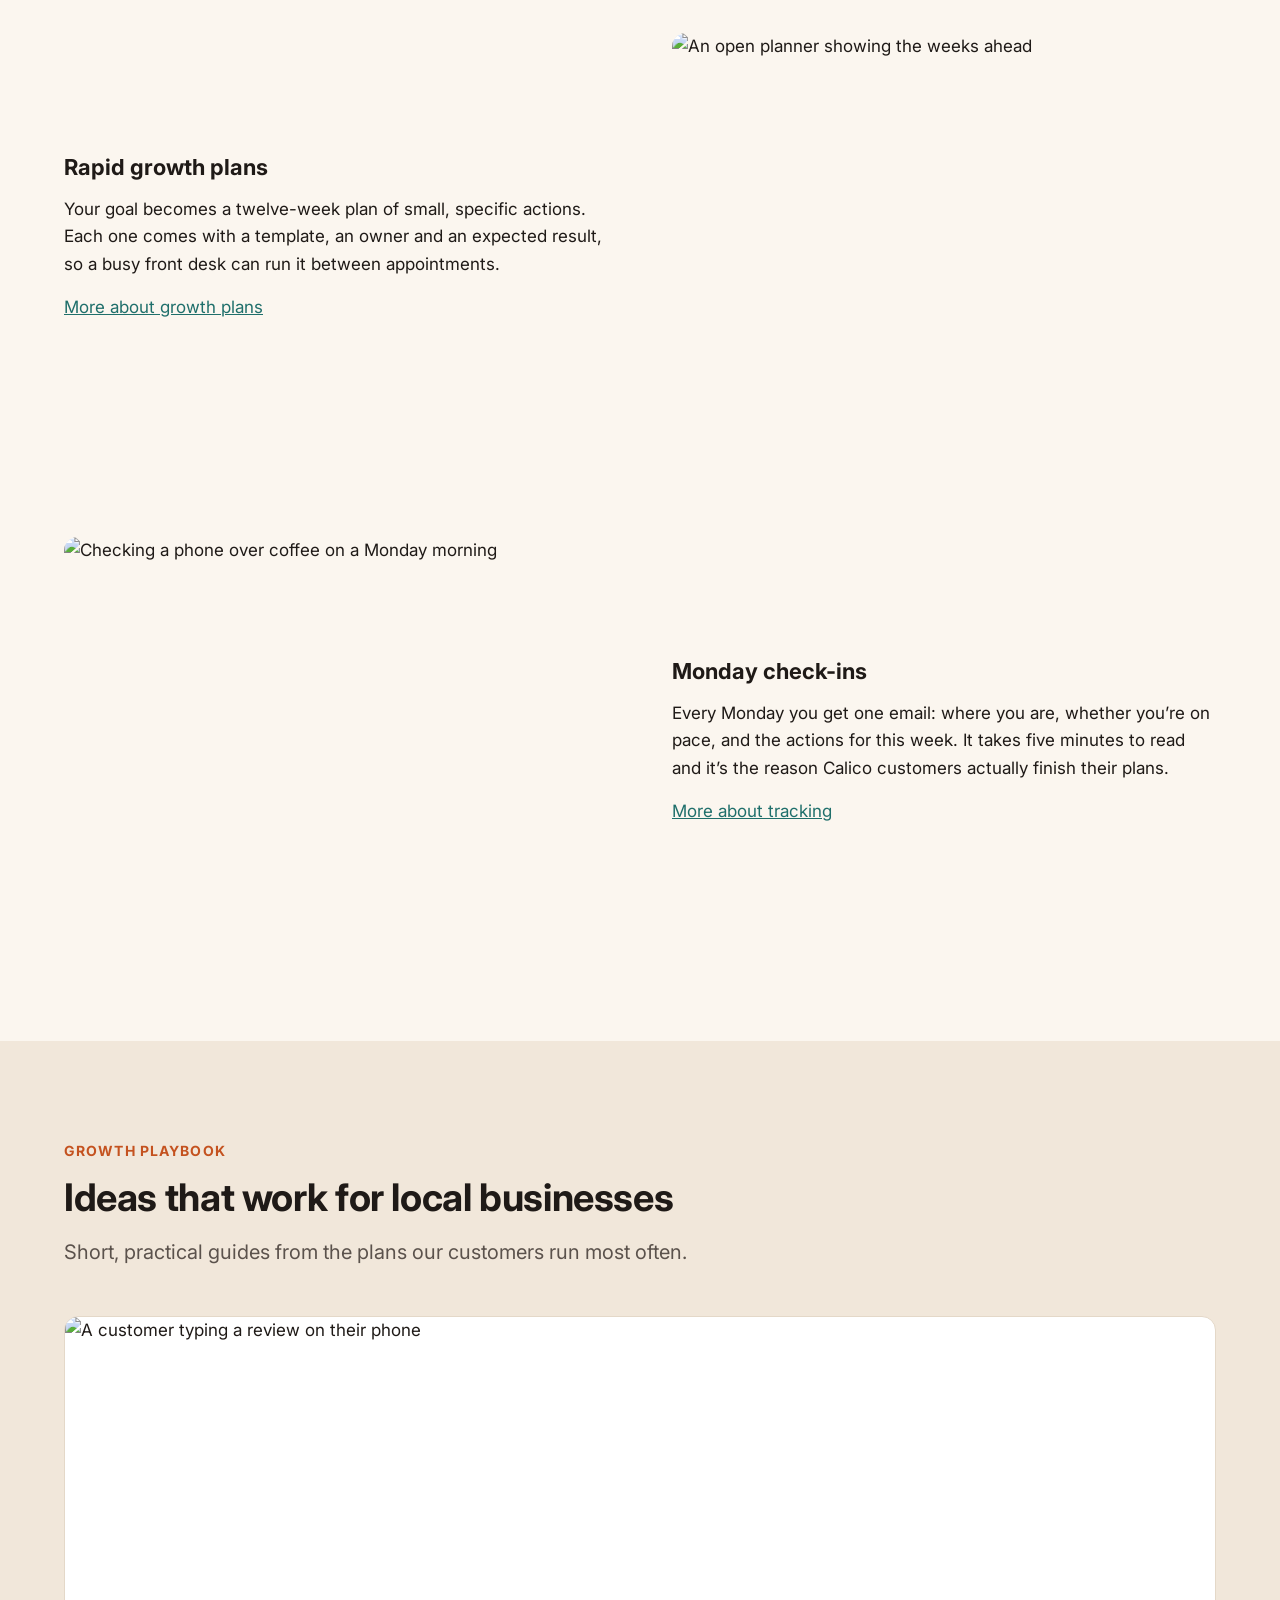
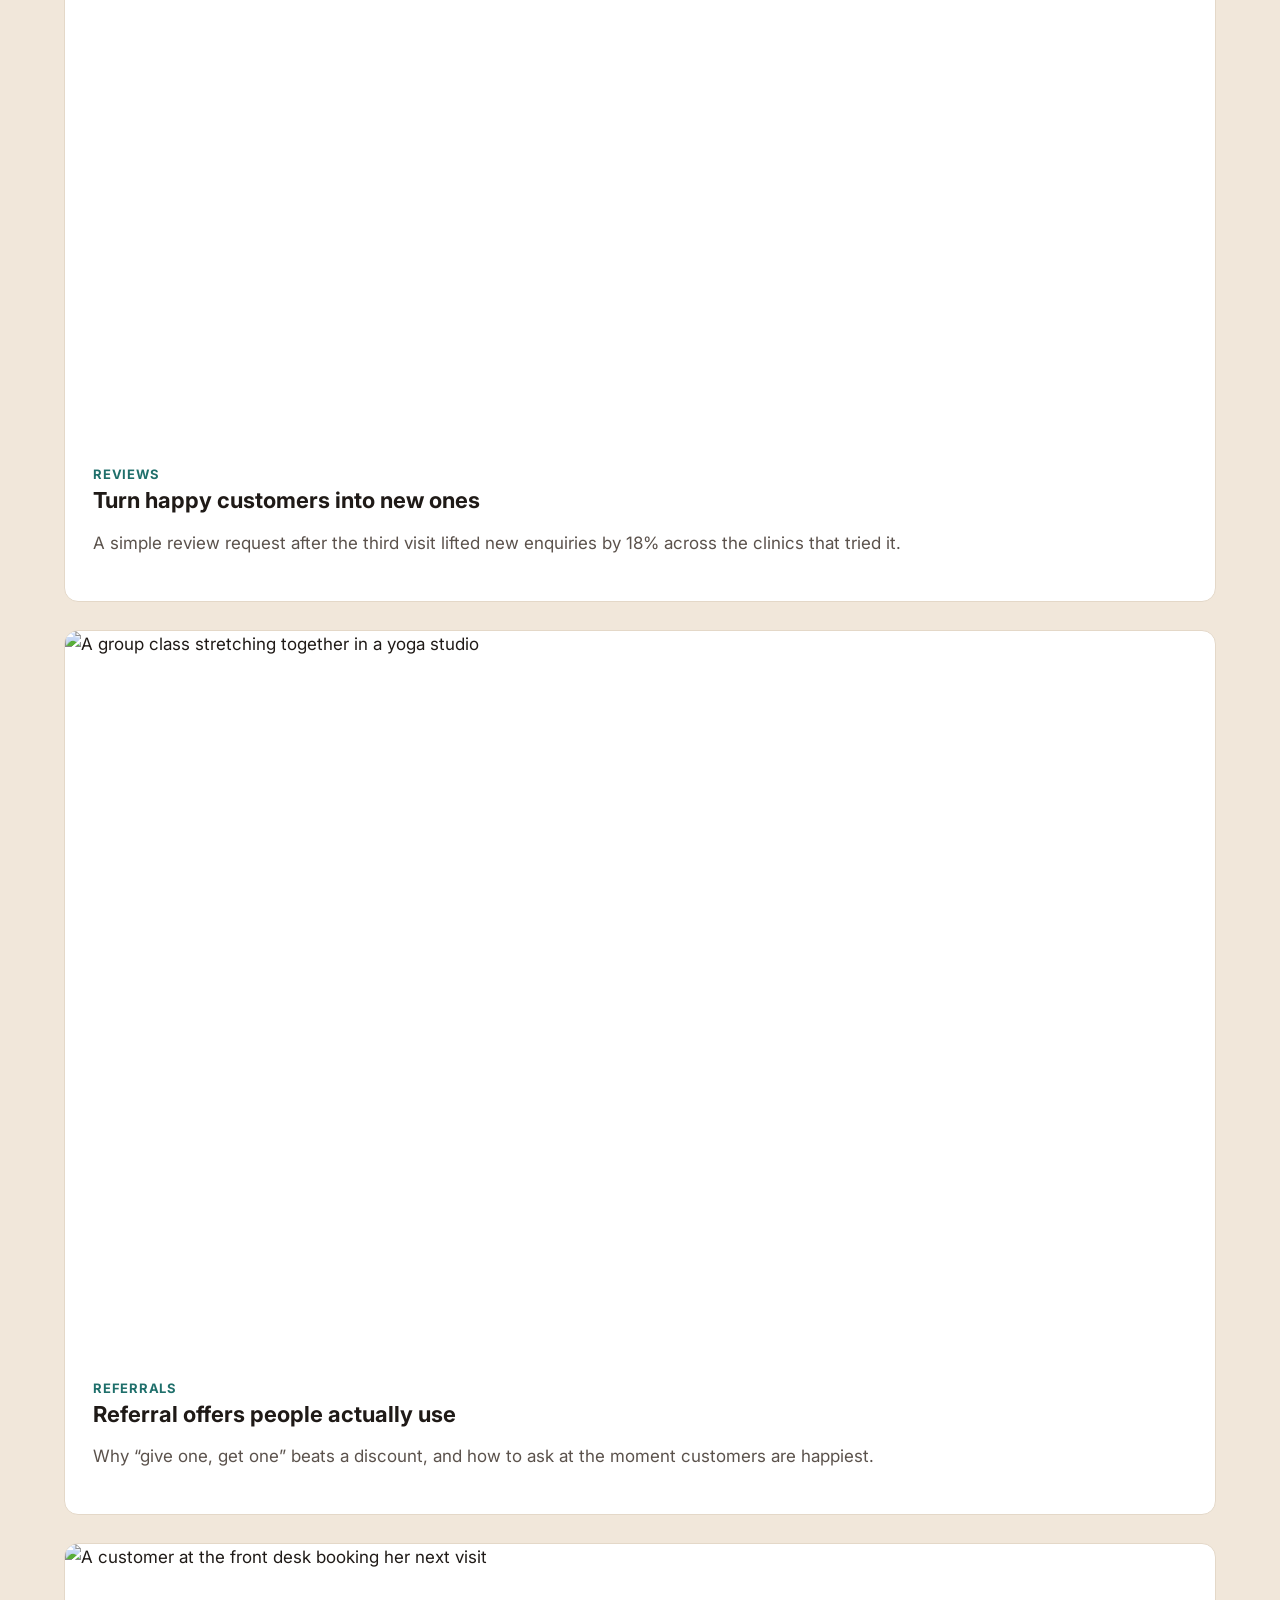
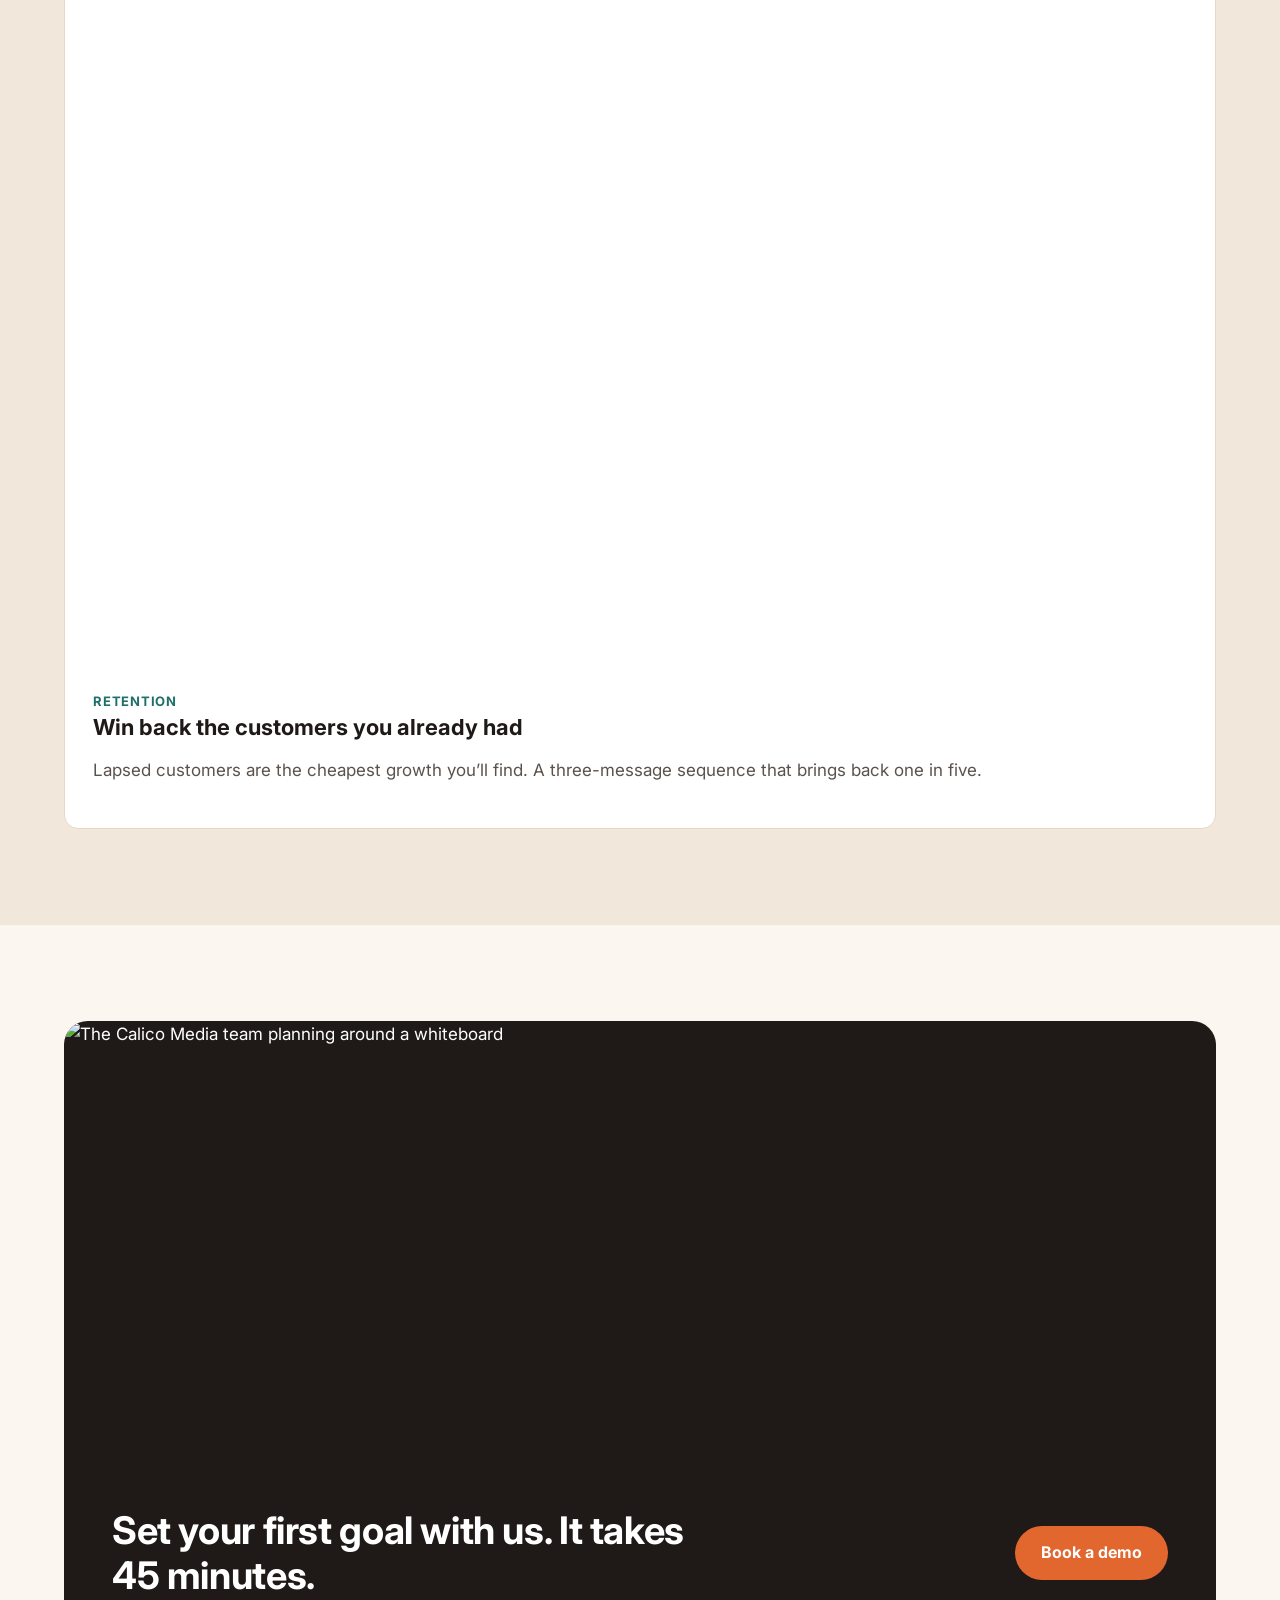
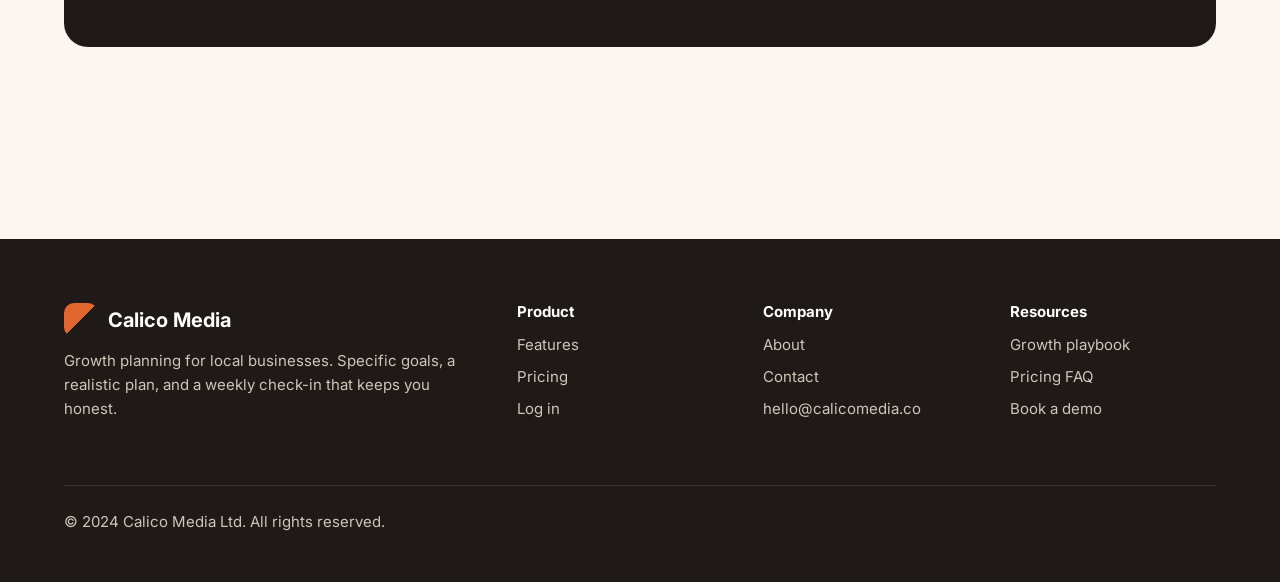
==== commit daece8e0: "Honey" ====
--- a/public/index.html
+++ b/public/index.html
@@ -5,6 +5,9 @@
   <meta name="viewport" content="width=device-width, initial-scale=1">
   <title>Calico Media | Growth planning for local businesses</title>
   <meta name="description" content="Calico helps local businesses grow their customer base with specific, measurable, realistic goals and a rapid growth plan you can run every week.">
+  <link rel="preconnect" href="https://fonts.googleapis.com">
+  <link rel="preconnect" href="https://fonts.gstatic.com" crossorigin>
+  <link href="https://fonts.googleapis.com/css2?family=Inter:wght@100;200;300;400;500;600;700;800;900&display=swap" rel="stylesheet">
   <link rel="stylesheet" href="css/styles.css">
 </head>
 <body>
@@ -38,10 +41,20 @@
           </div>
         </div>
         <div class="hero-media">
-          <img class="hero-image" src="images/hero-weekly-plan.jpg" srcset="images/hero-weekly-plan.jpg 500w"
-          alt="A business owner at her desk with a laptop and an open planner">
-        </div>
-      </div>
+          <img class="hero-image" src="images/hero-weekly-plan.jpg" alt="A business owner at her desk with a laptop and an open planner">
+        </div>
+      </div>
+      <form id="contact-form" method="post" action="your-action-url">
+  <!-- Other form fields like name, email, message go here -->
+
+  <!-- Honeypot field -->
+  <div style="display:none;">
+    <label for="honeypot">If you are human, leave this field blank:</label>
+    <input type="text" id="honeypot" name="honeypot" tabindex="-1" autocomplete="off">
+  </div>
+
+  <button type="submit">Submit</button>
+</form>
     </section>
 
     <section class="trust">
@@ -67,9 +80,7 @@
 
         <div class="feature-row">
           <div class="feature-media">
-            <img src="images/feature-goal-builder.jpg" 
-            srcset="images/feature-goal-builder.jpg, 500w"
-            alt="Growth charts on a laptop and phone beside a cup of tea" loading="lazy">
+            <img src="images/feature-goal-builder.jpg" alt="Growth charts on a laptop and phone beside a cup of tea">
           </div>
           <div>
             <h3>Goal builder</h3>
@@ -80,9 +91,7 @@
 
         <div class="feature-row feature-row--reverse">
           <div class="feature-media">
-            <img src="images/feature-growth-plan.jpg"
-            srcset="images/feature-growth-plan.jpg, 500w"
-            alt="An open planner showing the weeks ahead" loading="lazy">
+            <img src="images/feature-growth-plan.jpg" alt="An open planner showing the weeks ahead">
           </div>
           <div>
             <h3>Rapid growth plans</h3>
@@ -93,8 +102,7 @@
 
         <div class="feature-row">
           <div class="feature-media">
-            <img src="images/feature-monday-checkin.jpg" srcset="images/feature-monday-checkin.jpg 500w"
-            alt="Checking a phone over coffee on a Monday morning" loading="lazy">
+            <img src="images/feature-monday-checkin.jpg" alt="Checking a phone over coffee on a Monday morning">
           </div>
           <div>
             <h3>Monday check-ins</h3>
@@ -114,8 +122,7 @@
         </div>
         <div class="playbook-grid">
           <article class="card">
-            <img src="images/playbook-reviews.jpg" 
-            alt="A customer typing a review on their phone" loading="lazy">
+            <img src="images/playbook-reviews.jpg" alt="A customer typing a review on their phone">
             <div class="card-body">
               <span class="card-tag">Reviews</span>
               <h3>Turn happy customers into new ones</h3>
@@ -123,9 +130,7 @@
             </div>
           </article>
           <article class="card">
-            <img src="images/playbook-referrals.jpg"
-            srcset="images/playbook-referrals.jpg 500w"
-            alt="A group class stretching together in a yoga studio" loading="lazy">
+            <img src="images/playbook-referrals.jpg" alt="A group class stretching together in a yoga studio">
             <div class="card-body">
               <span class="card-tag">Referrals</span>
               <h3>Referral offers people actually use</h3>
@@ -133,9 +138,7 @@
             </div>
           </article>
           <article class="card">
-            <img src="images/playbook-rebooking.jpg" 
-            srcset="images/playbook-rebooking.jpg 500w"
-            alt="A customer at the front desk booking her next visit" loading="lazy">
+            <img src="images/playbook-rebooking.jpg" alt="A customer at the front desk booking her next visit">
             <div class="card-body">
               <span class="card-tag">Retention</span>
               <h3>Win back the customers you already had</h3>
@@ -149,9 +152,7 @@
     <section class="section">
       <div class="container">
         <div class="cta-band">
-          <img src="images/team-workshop.jpg" 
-          srcset="images/team-workshop.jpg 500w"
-          alt="The Calico Media team planning around a whiteboard" loading="lazy">
+          <img src="images/team-workshop.jpg" alt="The Calico Media team planning around a whiteboard">
           <div class="cta-body">
             <h2>Set your first goal with us. It takes 45 minutes.</h2>
             <a class="btn" href="contact.html">Book a demo</a>
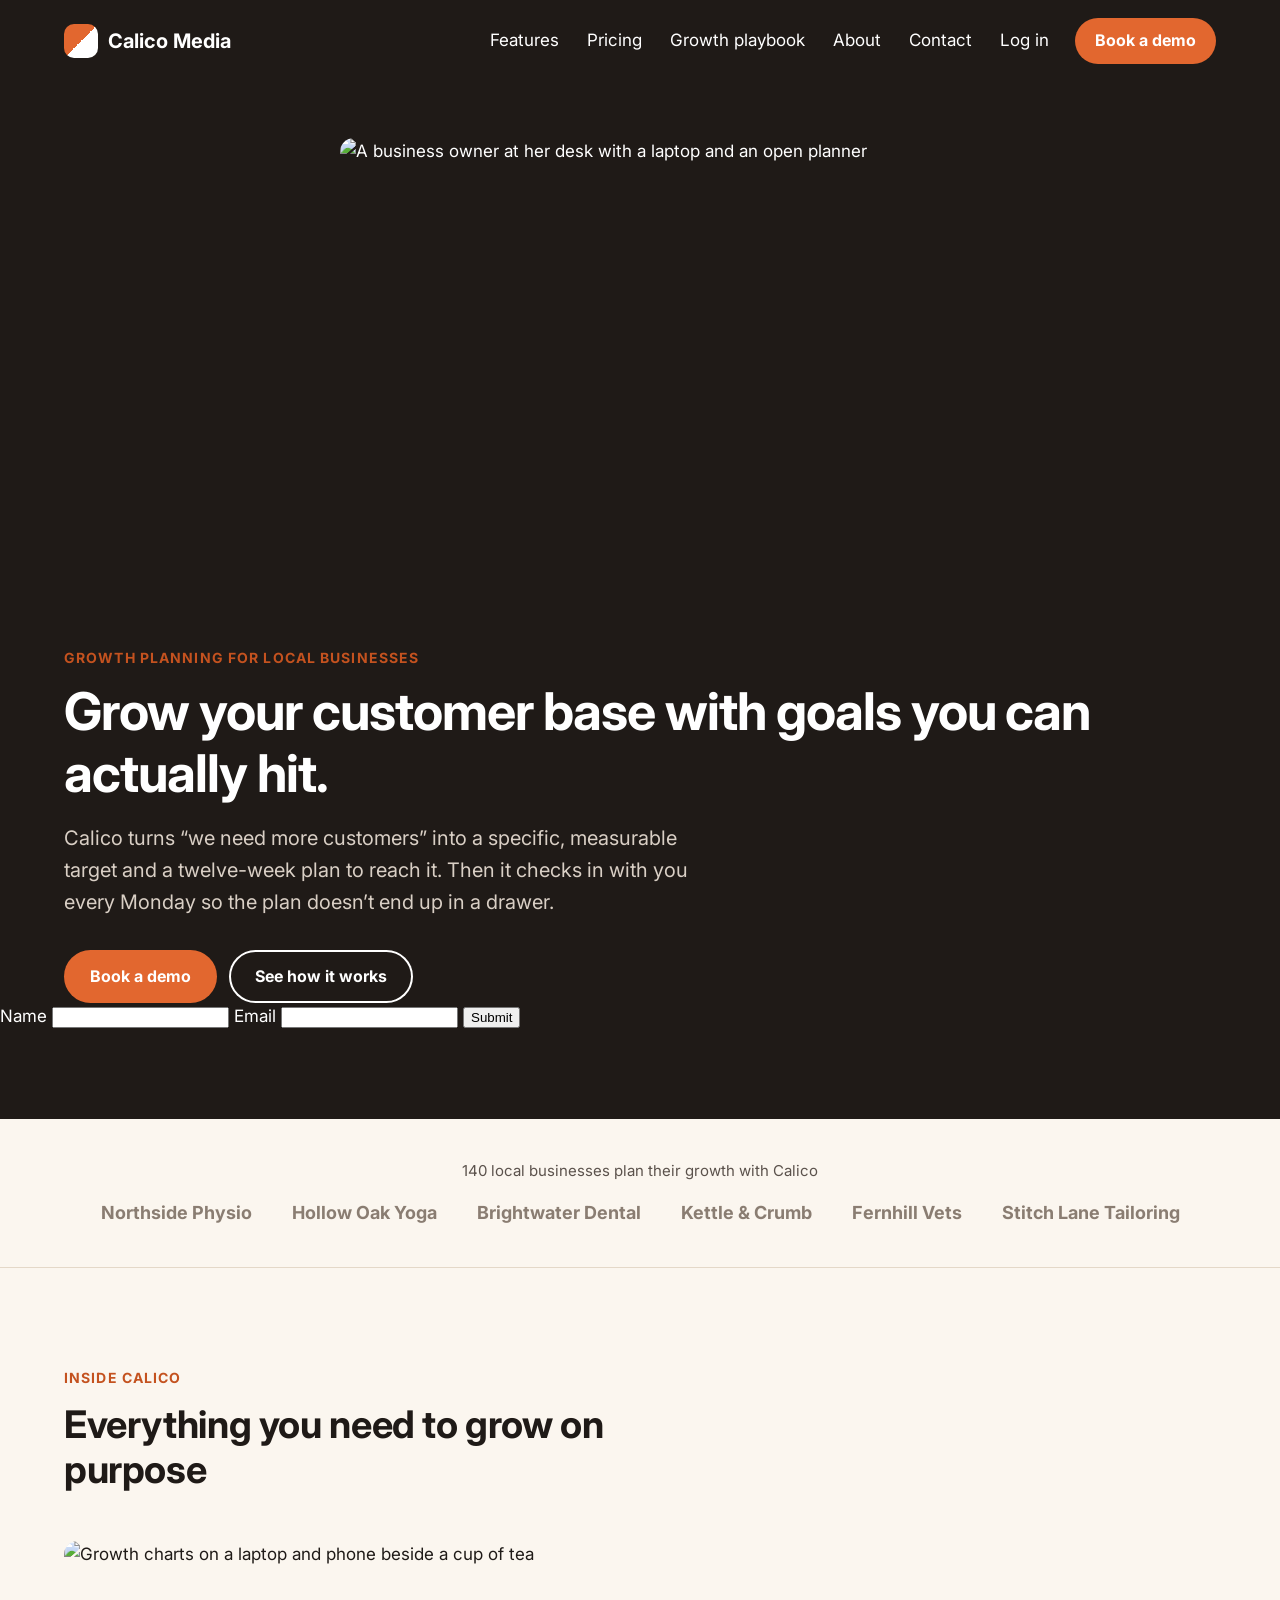
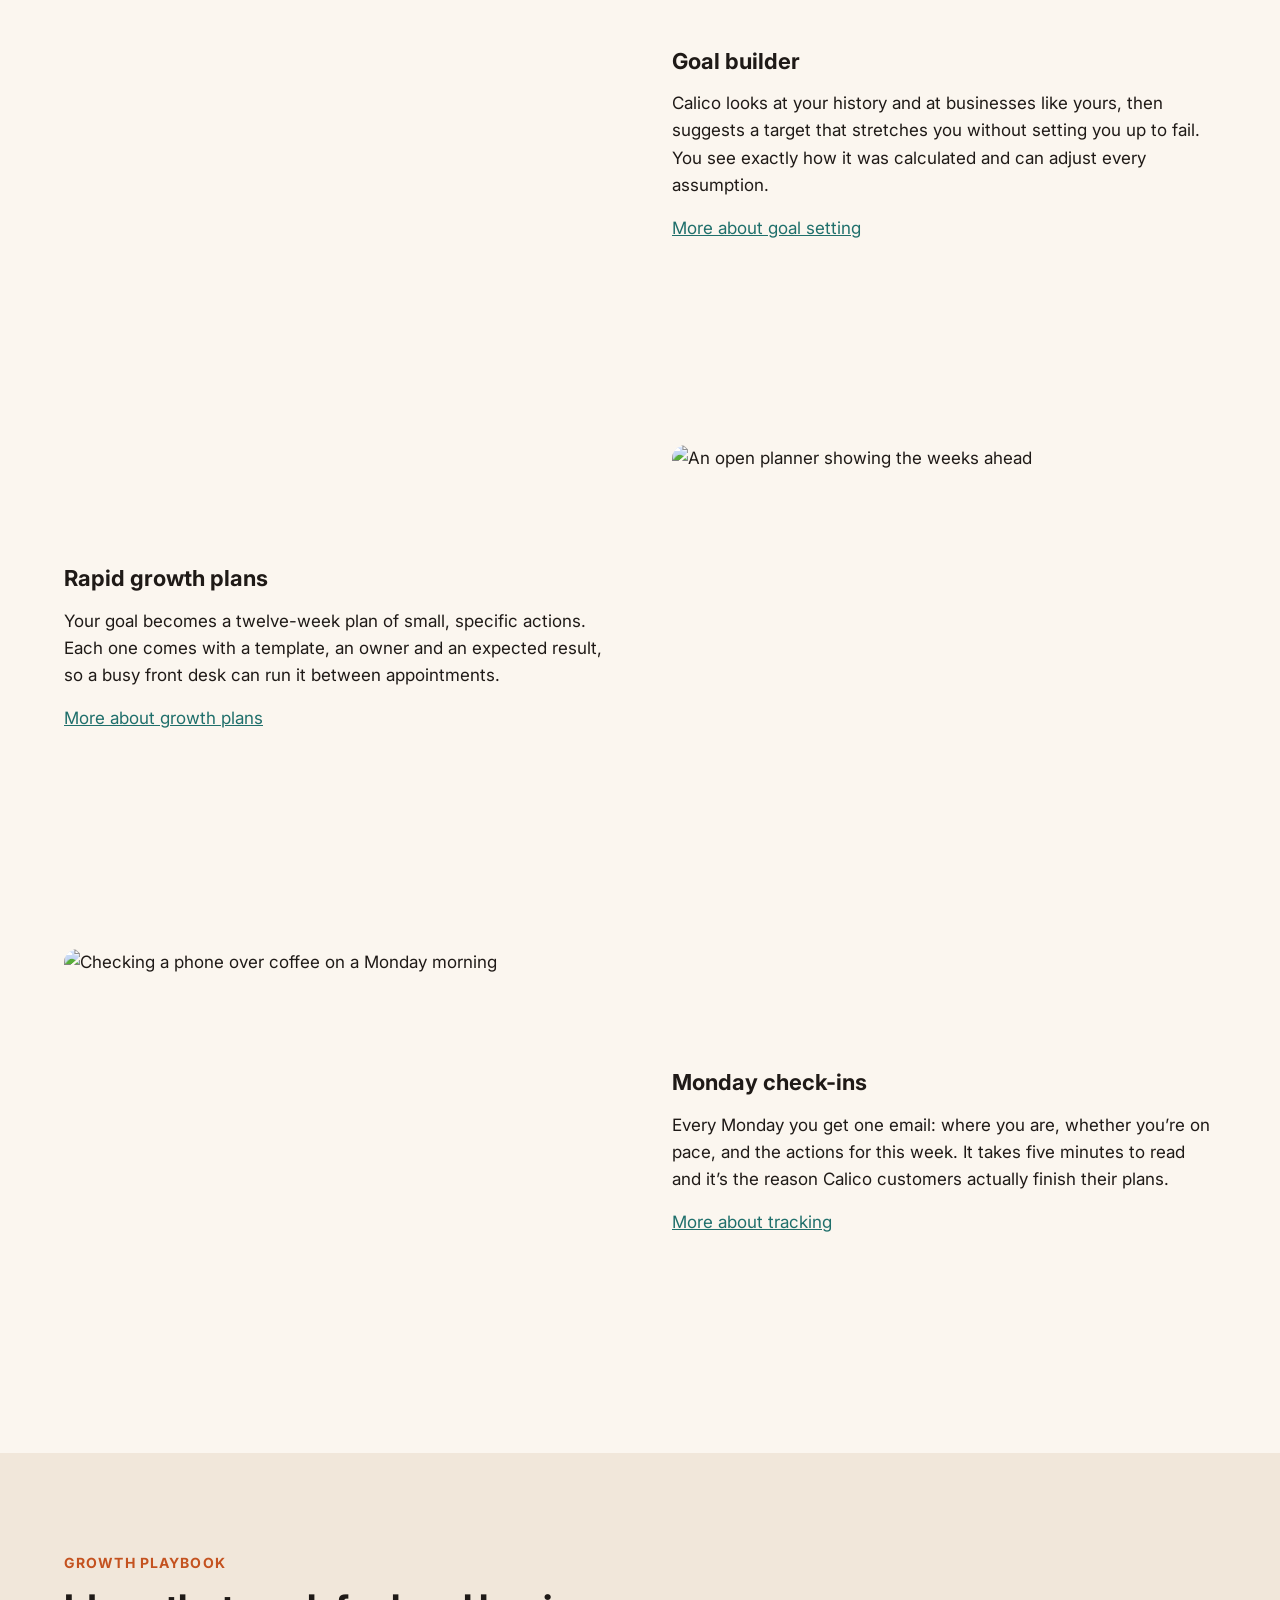
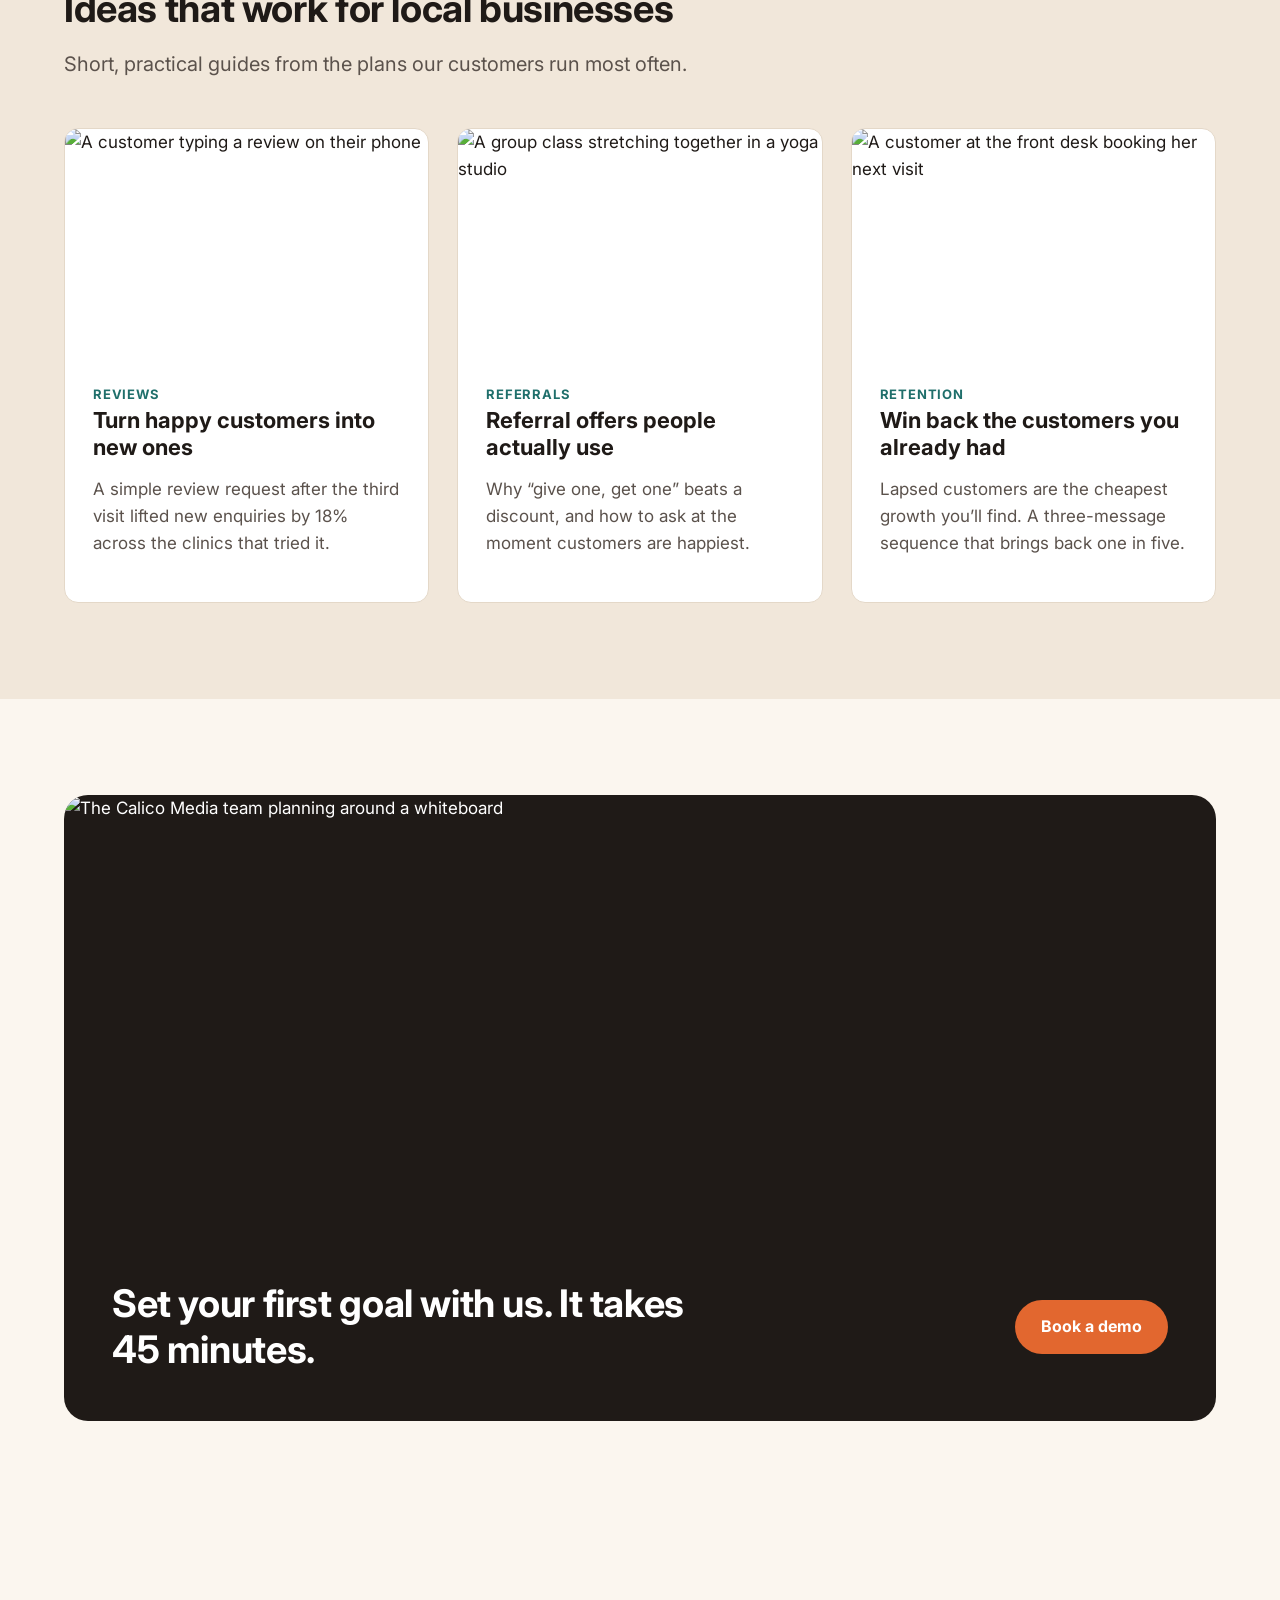
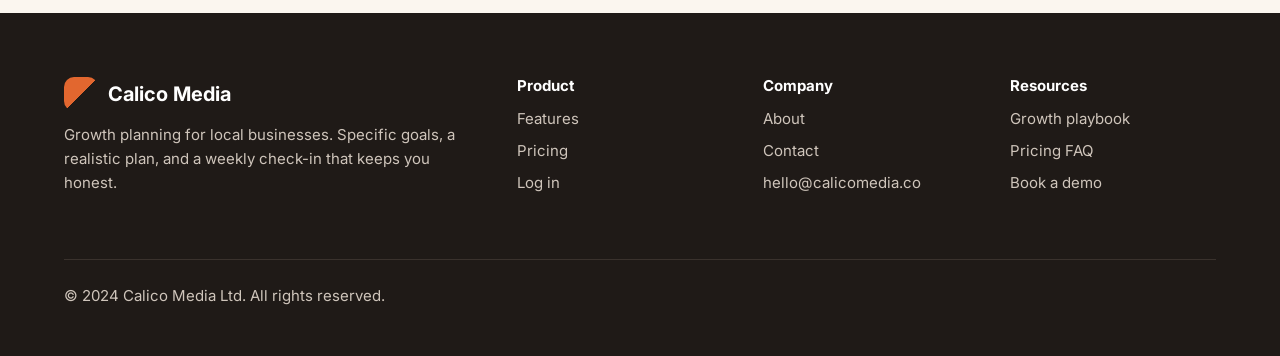
==== commit 6a31e0c3: "Honeypot" ====
--- a/public/index.html
+++ b/public/index.html
@@ -45,12 +45,16 @@
         </div>
       </div>
       <form id="contact-form" method="post" action="your-action-url">
-  <!-- Other form fields like name, email, message go here -->
-
+      
+        <label for="name">Name</label>
+      <input type="text" name="name" id="name" required>
+
+      <label for="email">Email</label>
+      <input type="text" name="email" id="email" required>
   <!-- Honeypot field -->
-  <div style="display:none;">
-    <label for="honeypot">If you are human, leave this field blank:</label>
-    <input type="text" id="honeypot" name="honeypot" tabindex="-1" autocomplete="off">
+  <div class="honeypot__wrapper">
+    <input type="text" id="website" name="website" tabindex="-1" autocomplete="off">
+    <input type="text" >
   </div>
 
   <button type="submit">Submit</button>
--- a/public/css/styles.css
+++ b/public/css/styles.css
@@ -1,5 +1,4 @@
 /* Calico Media marketing site */
-@import url('https://fonts.googleapis.com/css2?family=Roboto:ital,wght@0,100..900;1,100..900&display=swap');
 
 :root {
   --ink: #1f1a17;
@@ -133,6 +132,11 @@
   background: rgba(255, 255, 255, 0.1);
 }
 
+.honeypot__wrapper {
+  position: absolute;
+  left: -9999px;
+}
+
 /* Header */
 
 .site-header {
@@ -215,7 +219,8 @@
 }
 
 .site-header--home .container {
-  flex-wrap: nowrap;
+  flex-wrap: wrap;
+  gap: 0;
 }
 
 .site-header--home nav {
@@ -223,7 +228,7 @@
 }
 
 .site-header--home .nav-links {
-  flex-wrap: nowrap;
+  flex-wrap: wrap;
   gap: 0;
 }
 
@@ -258,6 +263,7 @@
   display: flex;
   align-items: center;
   gap: 56px;
+  flex-direction: column-reverse;
 }
 
 .hero-text {
@@ -277,17 +283,17 @@
 
 .hero-media {
   width: 600px;
-  flex-shrink: 0;
+  flex-shrink: 1;
 }
 
 .hero-image {
-  max-width: 100%;
-  height: auto;
+  width: 100%;
   aspect-ratio: 4 / 3;
   object-fit: cover;
   border-radius: var(--radius);
   display: block;
 }
+
 
 /* Trust strip */
 
@@ -425,7 +431,7 @@
 
 .playbook-grid {
   display: grid;
-  grid-template-columns: repeat(auto-fit, minmax(300, 1fr));
+  grid-template-columns: repeat(3, 1fr);
   gap: 28px;
 }
 
@@ -842,10 +848,6 @@
     max-width: 100%;
     overflow-x: hidden;
   }
-
-  .nav-links {
-    font-size: 8px;
-  }
 }
 
 @media (max-width: 500px) {
@@ -874,14 +876,9 @@
   .footer-grid {
     grid-template-columns: 1fr;
   }
-  
-  .nav-links {
-    flex-direction: column;
-    align-items: flex-start;
-  }
 
   .hero-image {
-    width: 50%;
+    width: 500%;
   }
 
   .playbook-grid {
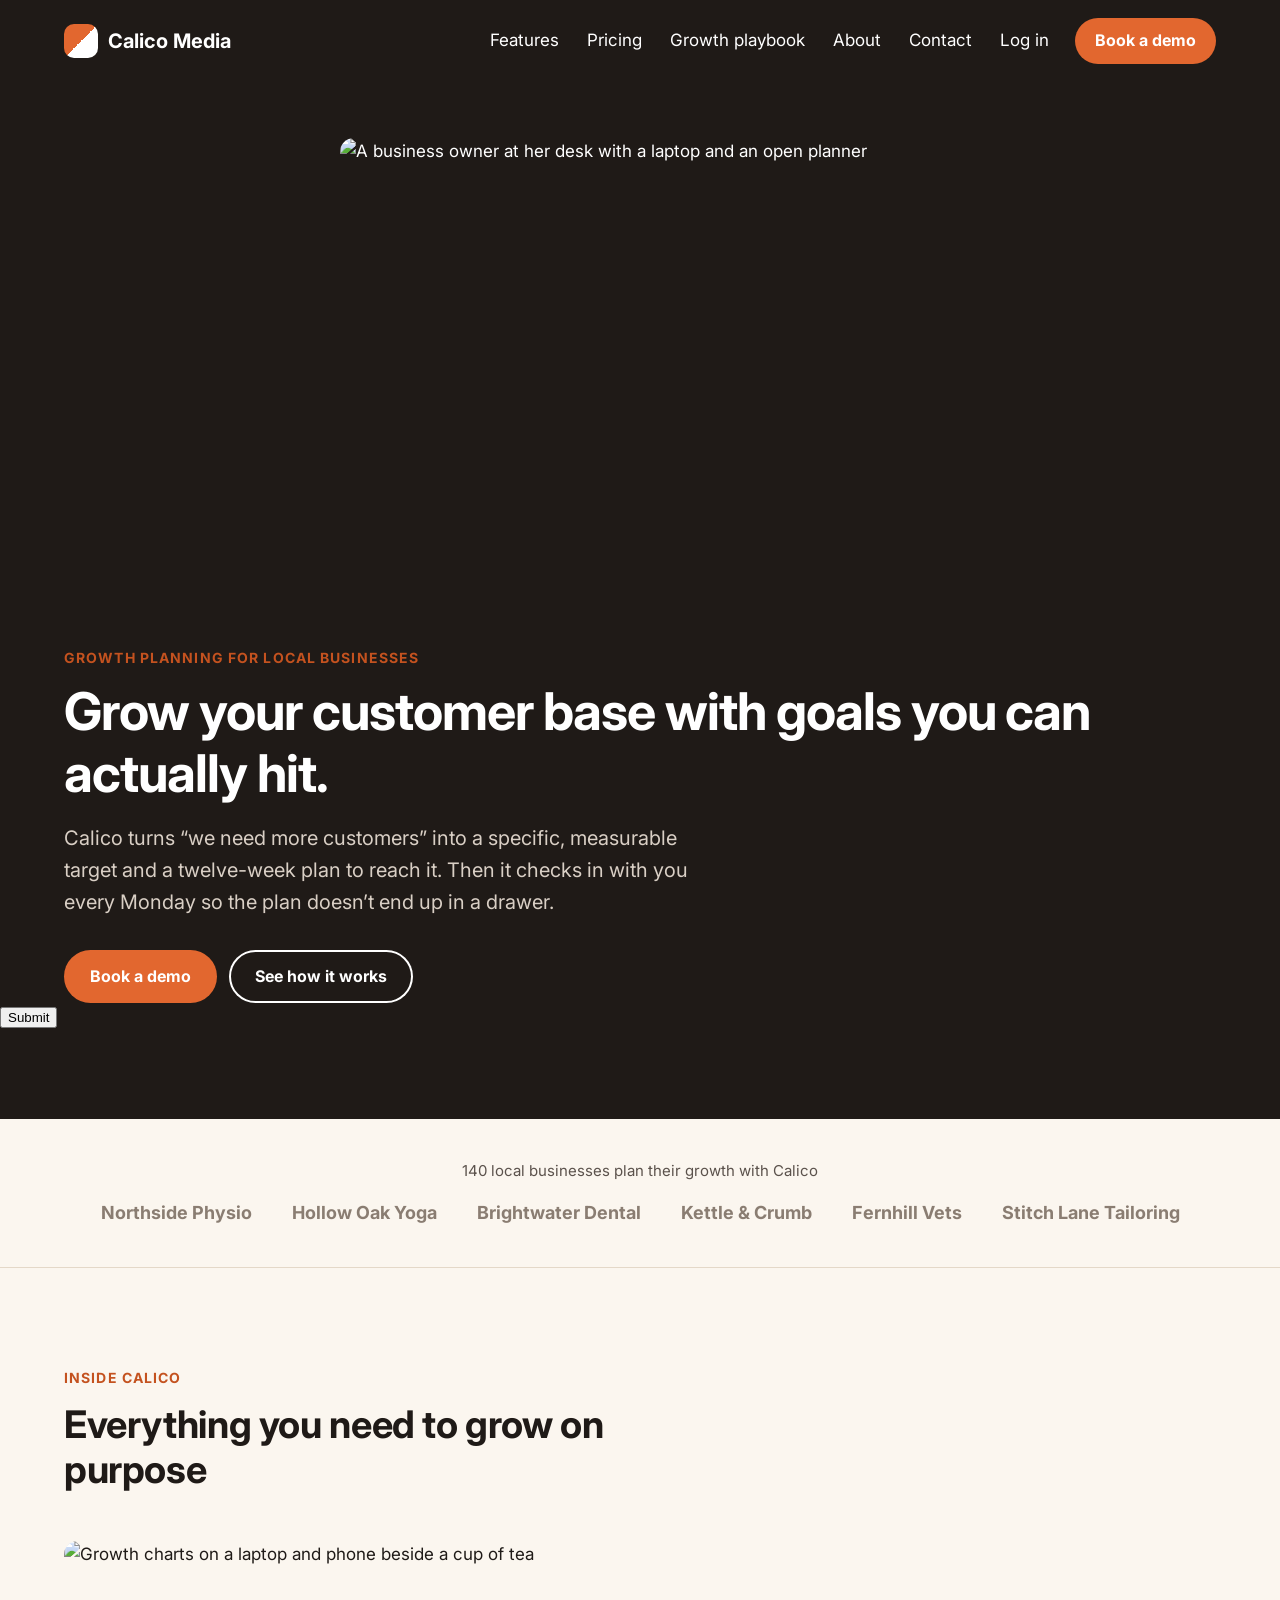
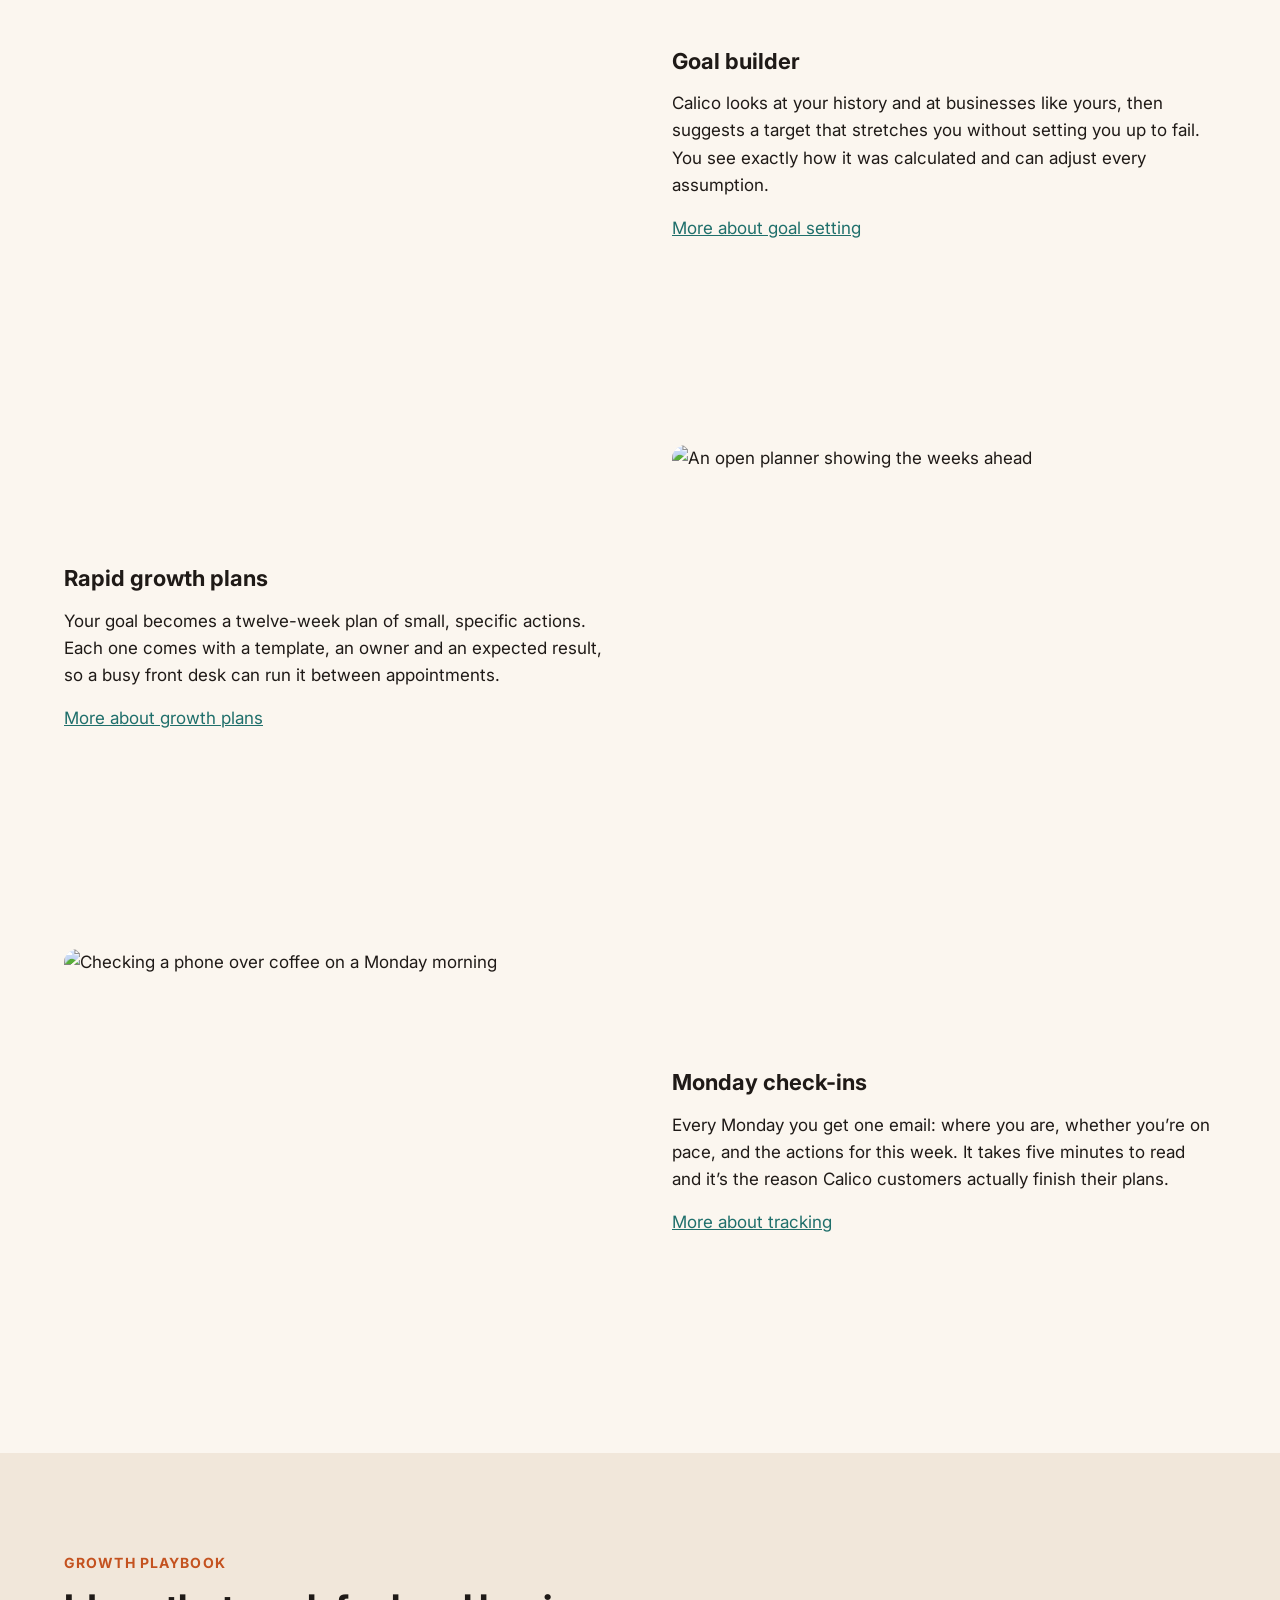
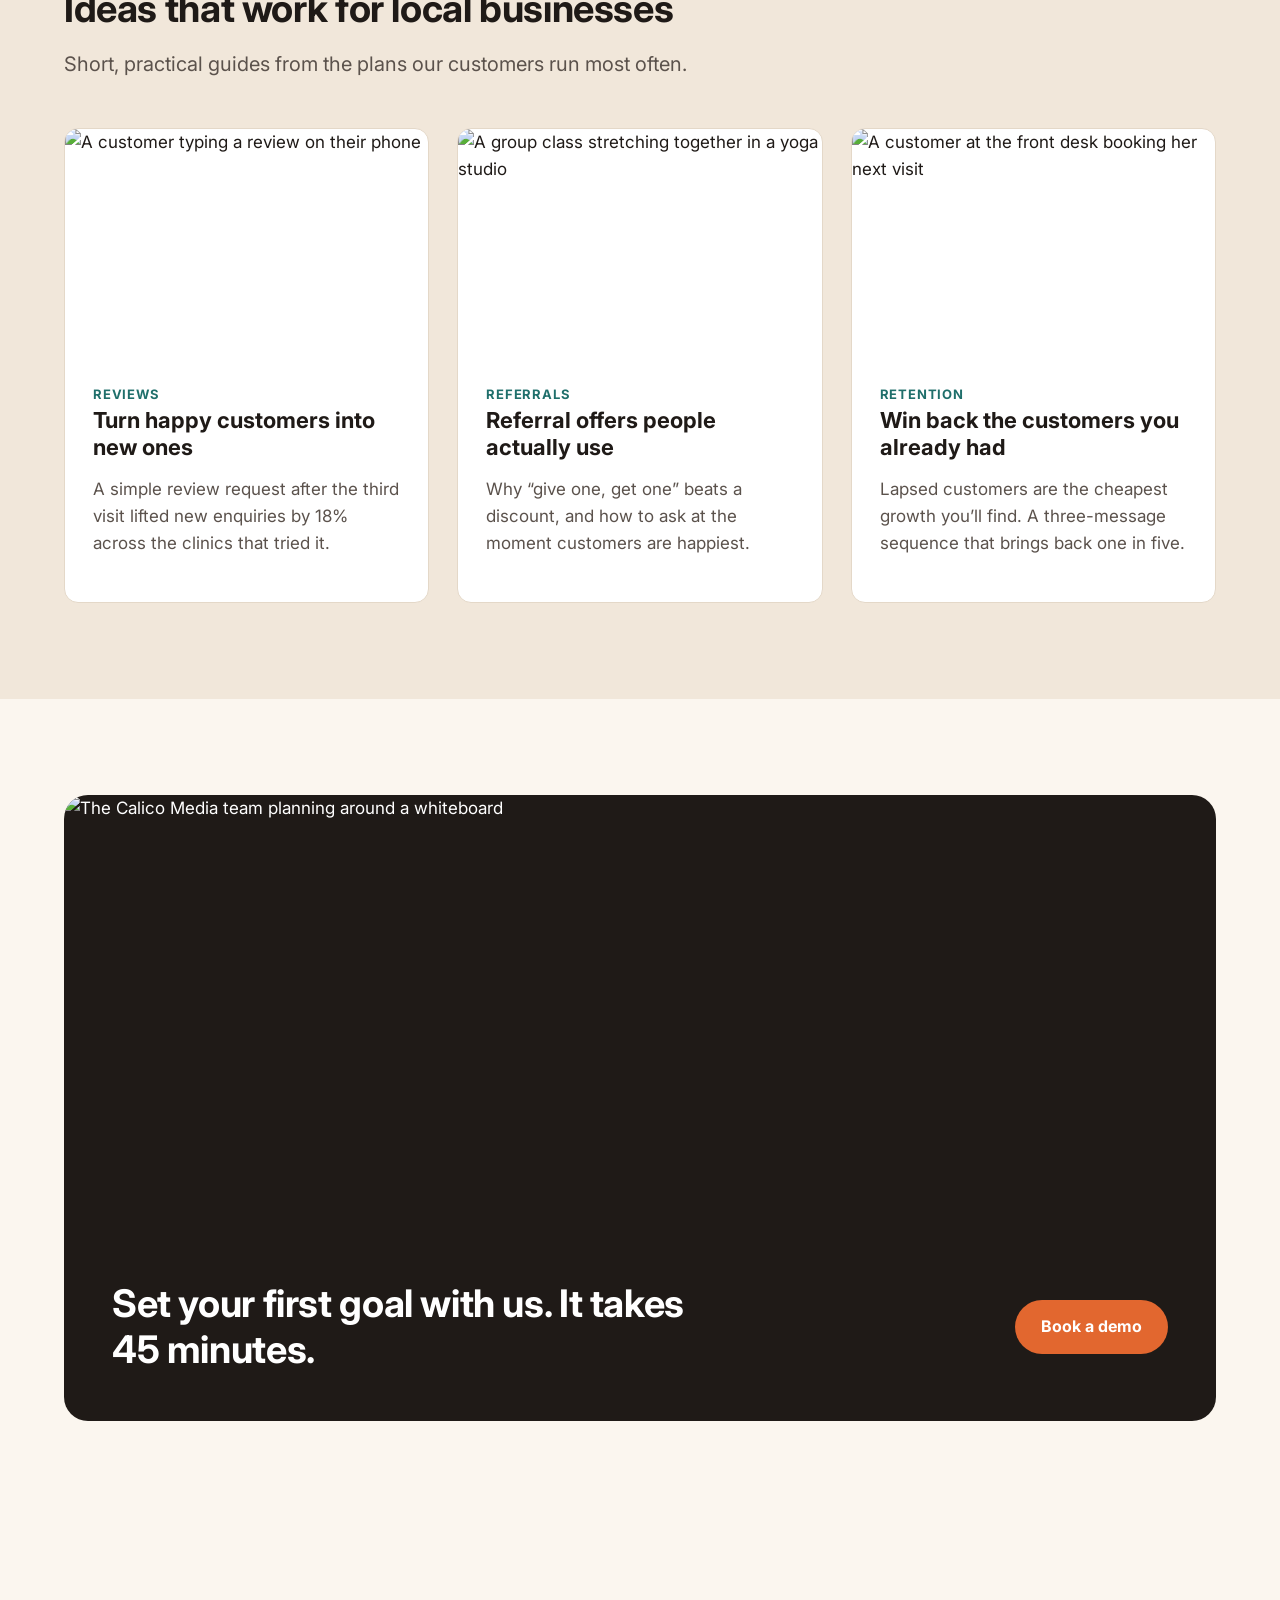
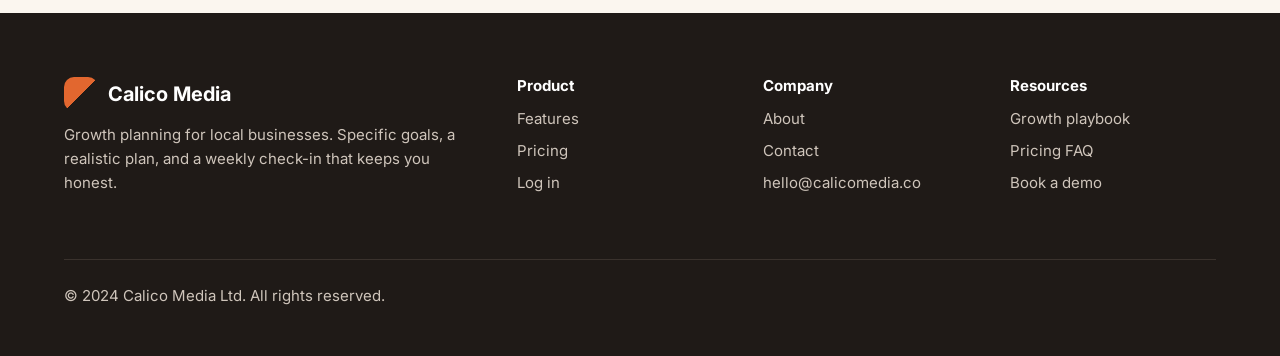
==== commit 8425a6b0: "Push" ====
--- a/public/index.html
+++ b/public/index.html
@@ -45,18 +45,6 @@
         </div>
       </div>
       <form id="contact-form" method="post" action="your-action-url">
-      
-        <label for="name">Name</label>
-      <input type="text" name="name" id="name" required>
-
-      <label for="email">Email</label>
-      <input type="text" name="email" id="email" required>
-  <!-- Honeypot field -->
-  <div class="honeypot__wrapper">
-    <input type="text" id="website" name="website" tabindex="-1" autocomplete="off">
-    <input type="text" >
-  </div>
-
   <button type="submit">Submit</button>
 </form>
     </section>
--- a/public/css/styles.css
+++ b/public/css/styles.css
@@ -135,6 +135,10 @@
 .honeypot__wrapper {
   position: absolute;
   left: -9999px;
+  opacity: 0;
+  height: 0;
+  width: 0;
+  overflow: hidden;
 }
 
 /* Header */
@@ -878,7 +882,7 @@
   }
 
   .hero-image {
-    width: 500%;
+    width: 80%;
   }
 
   .playbook-grid {
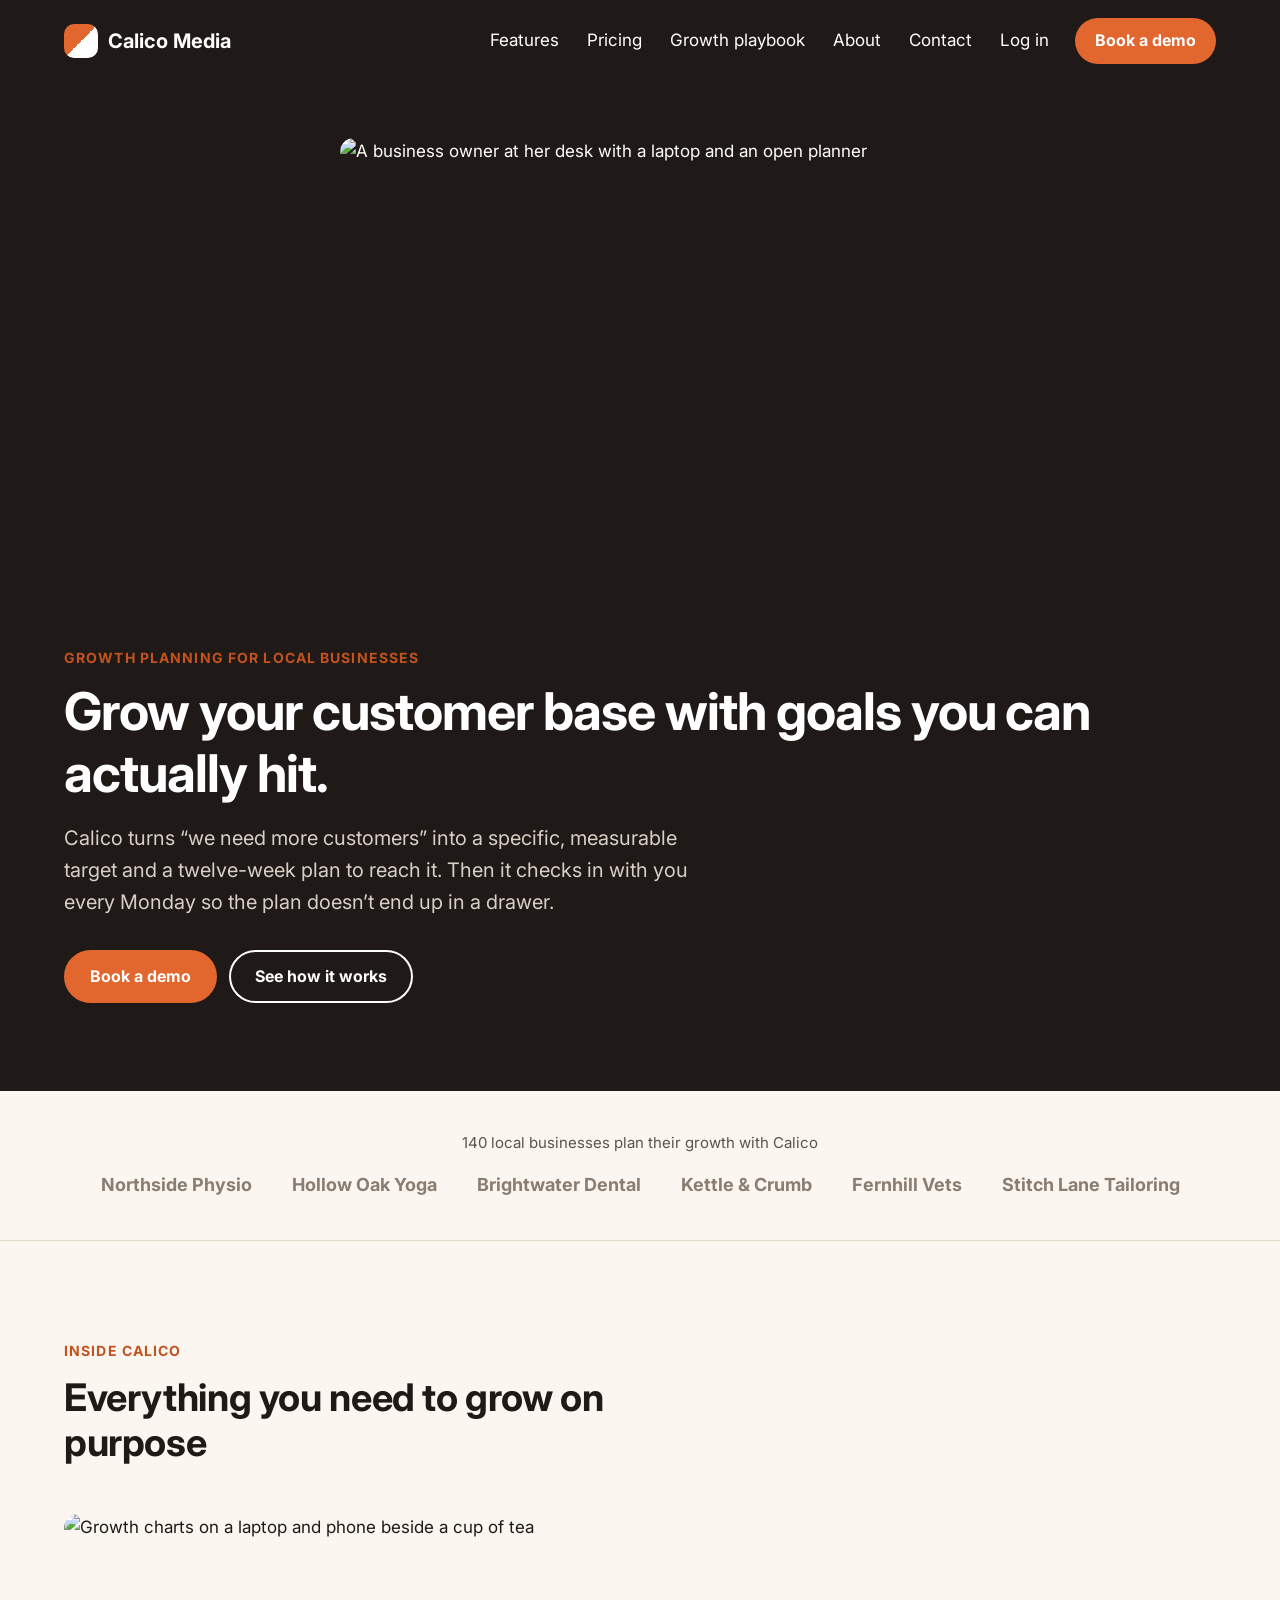
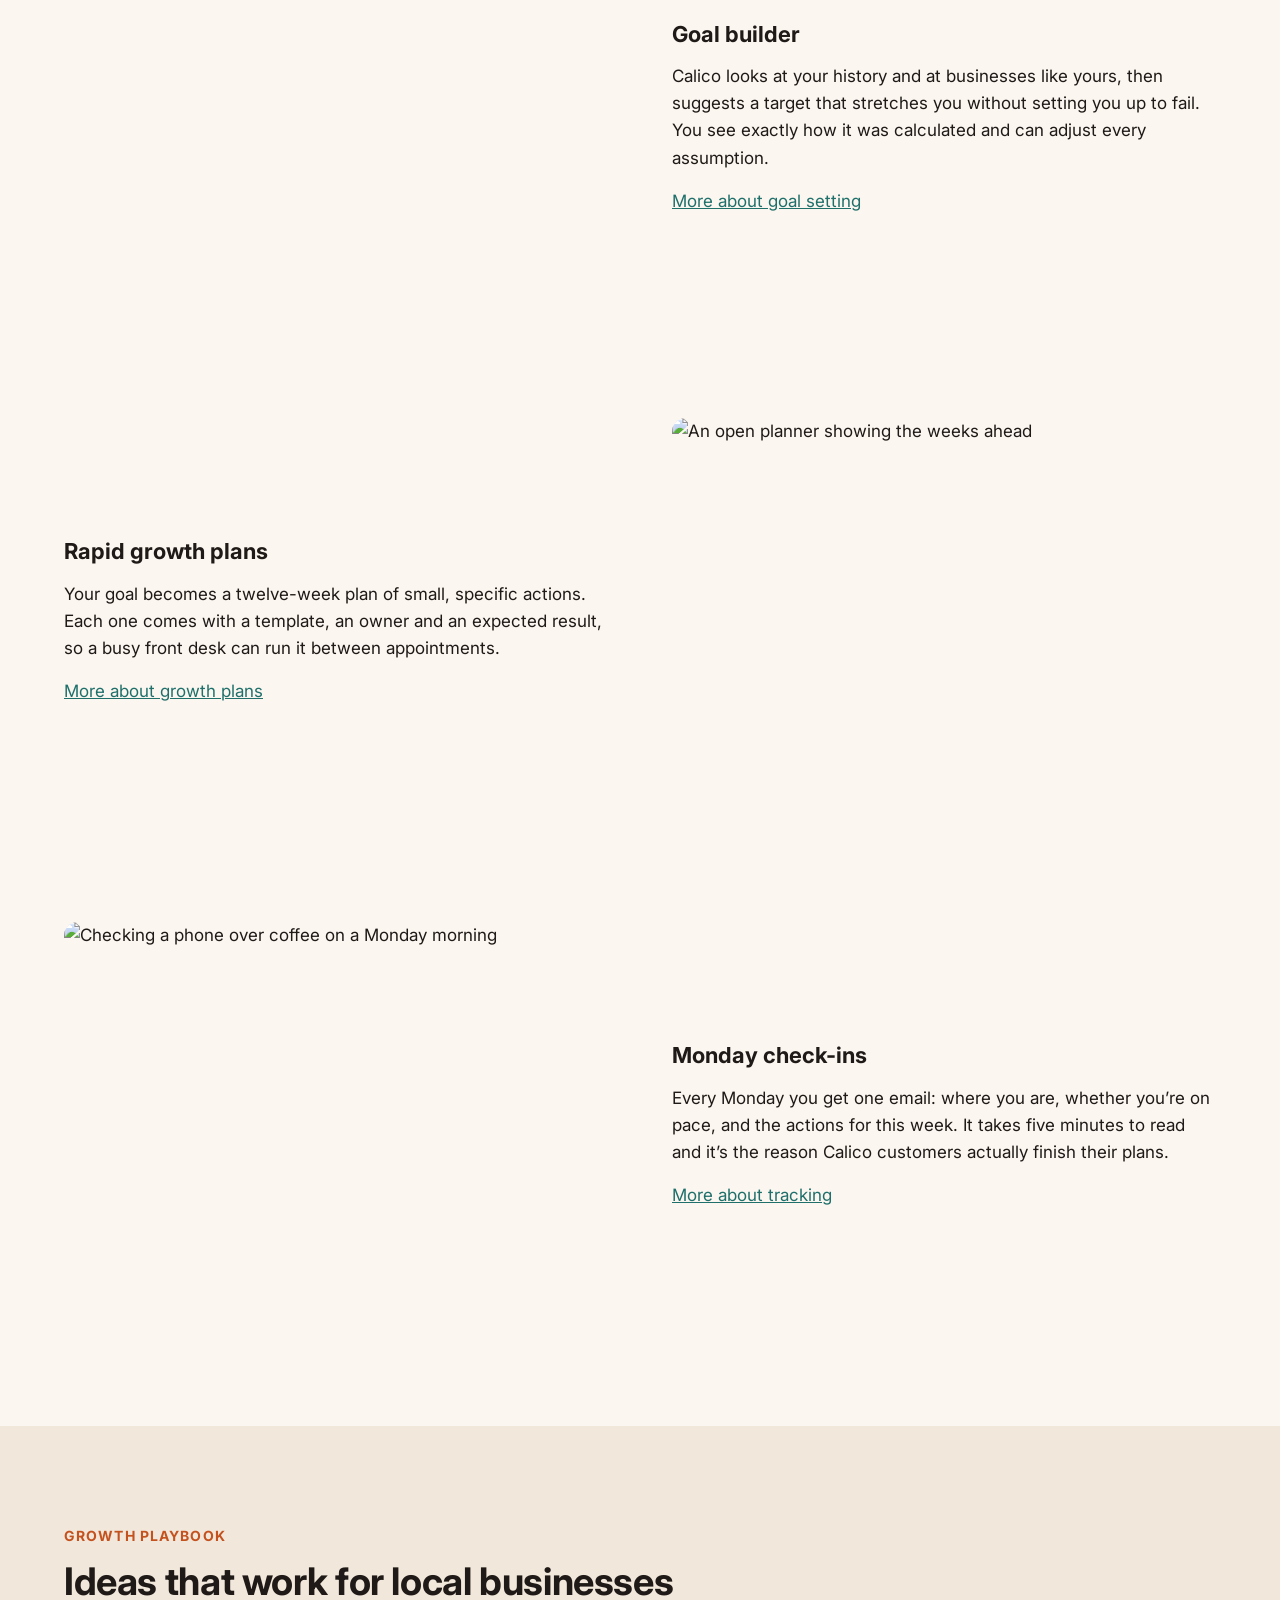
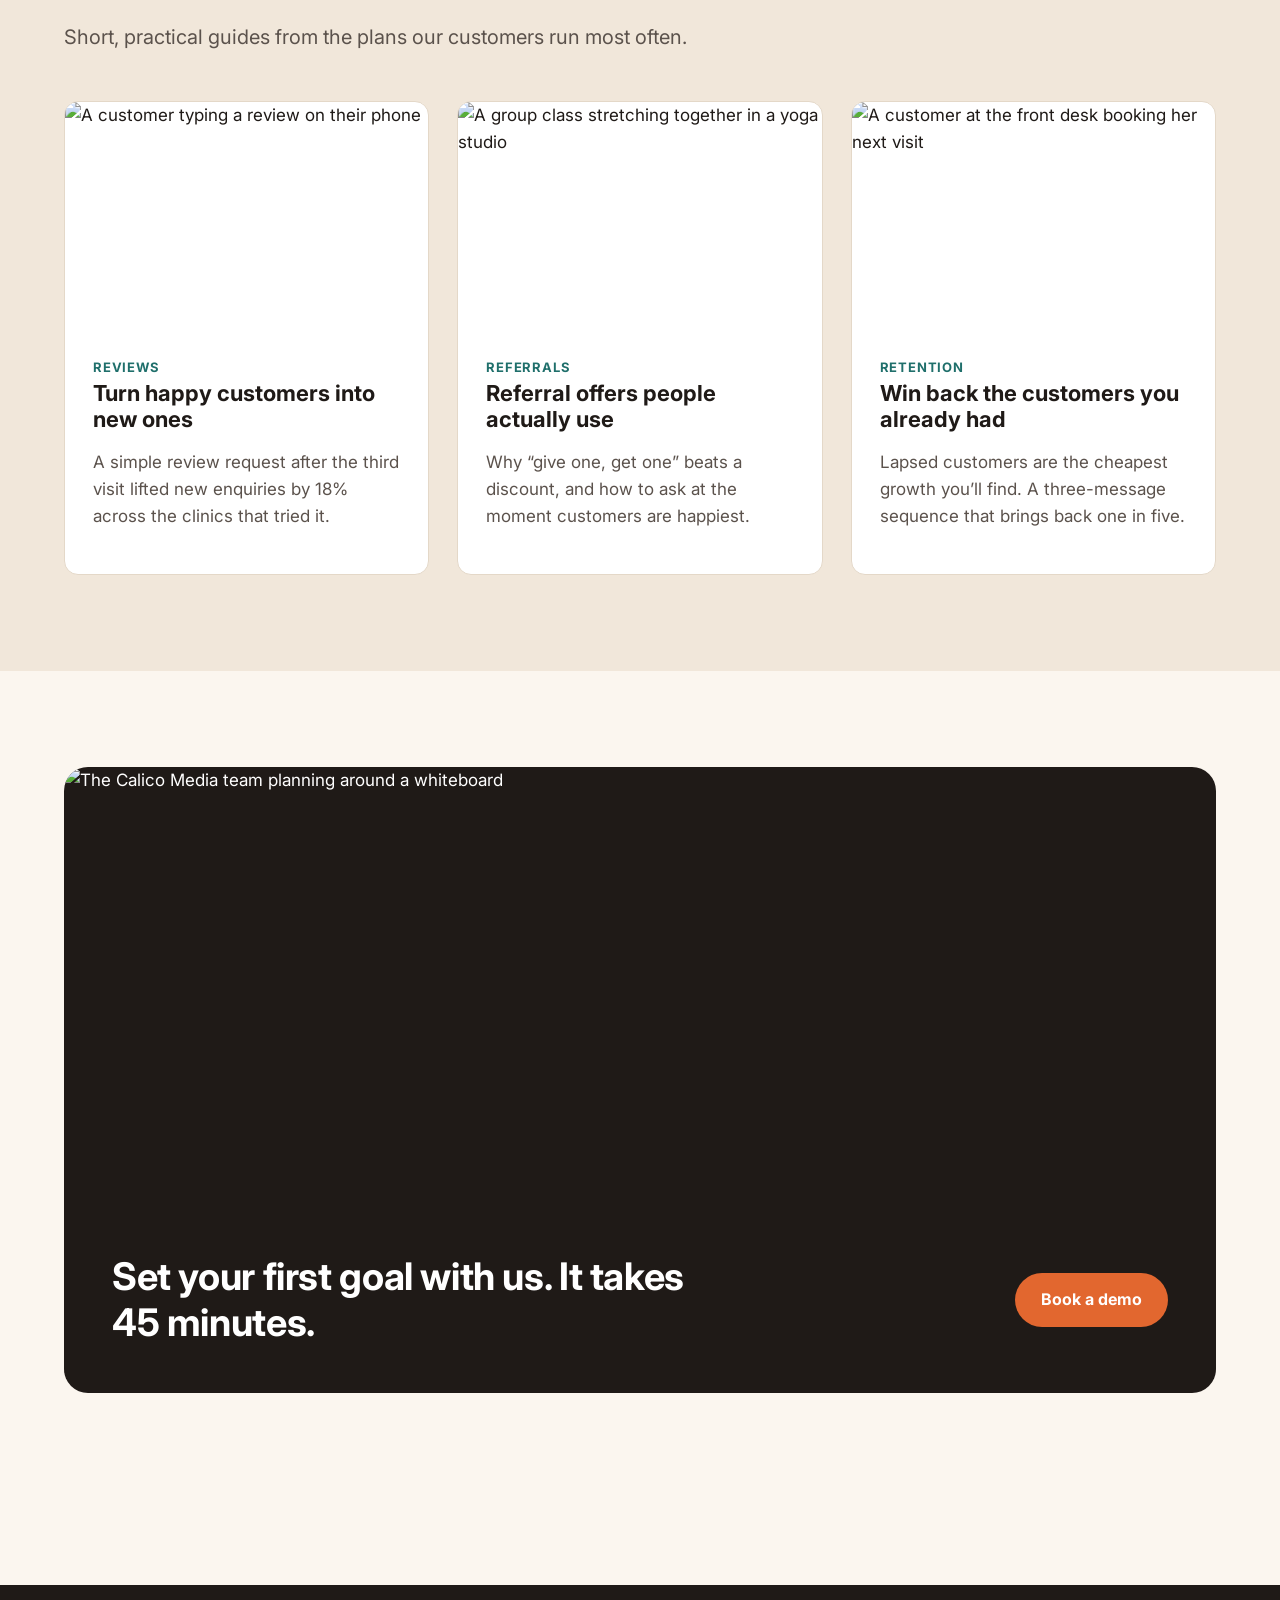
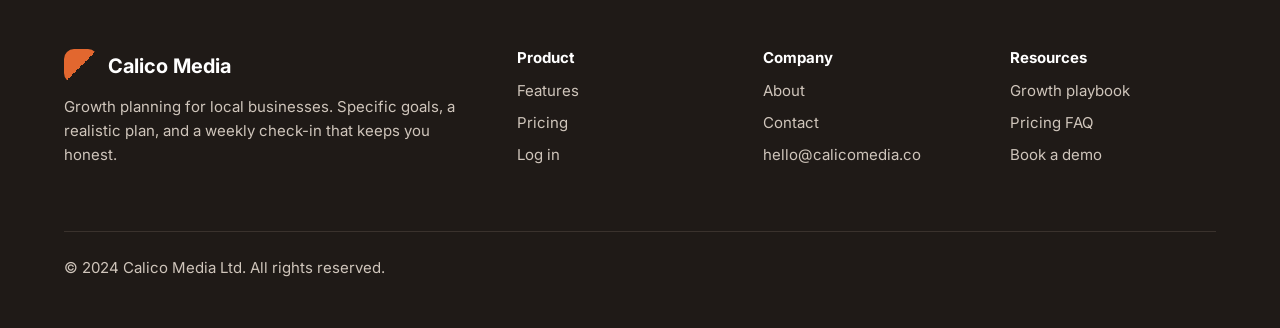
==== commit e2aec17c: "UHHHH" ====
--- a/public/index.html
+++ b/public/index.html
@@ -45,7 +45,6 @@
         </div>
       </div>
       <form id="contact-form" method="post" action="your-action-url">
-  <button type="submit">Submit</button>
 </form>
     </section>
 
